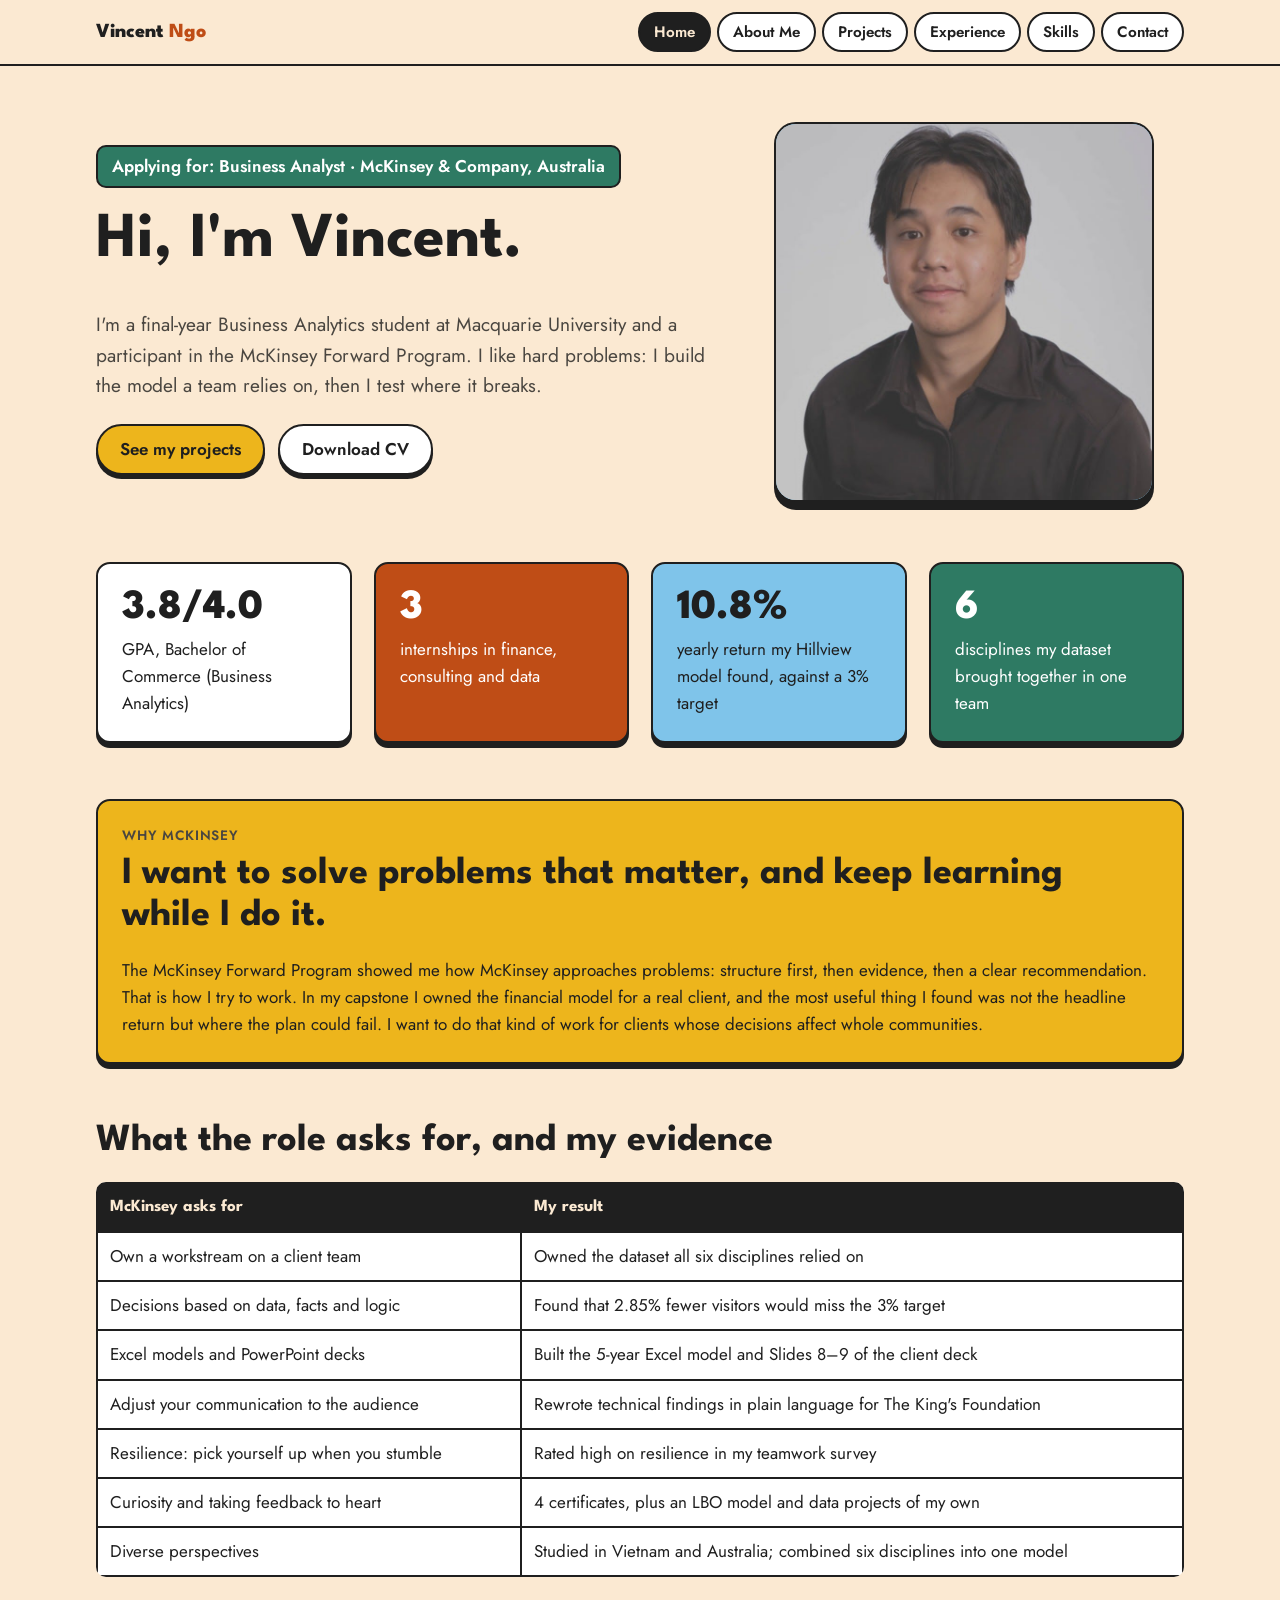
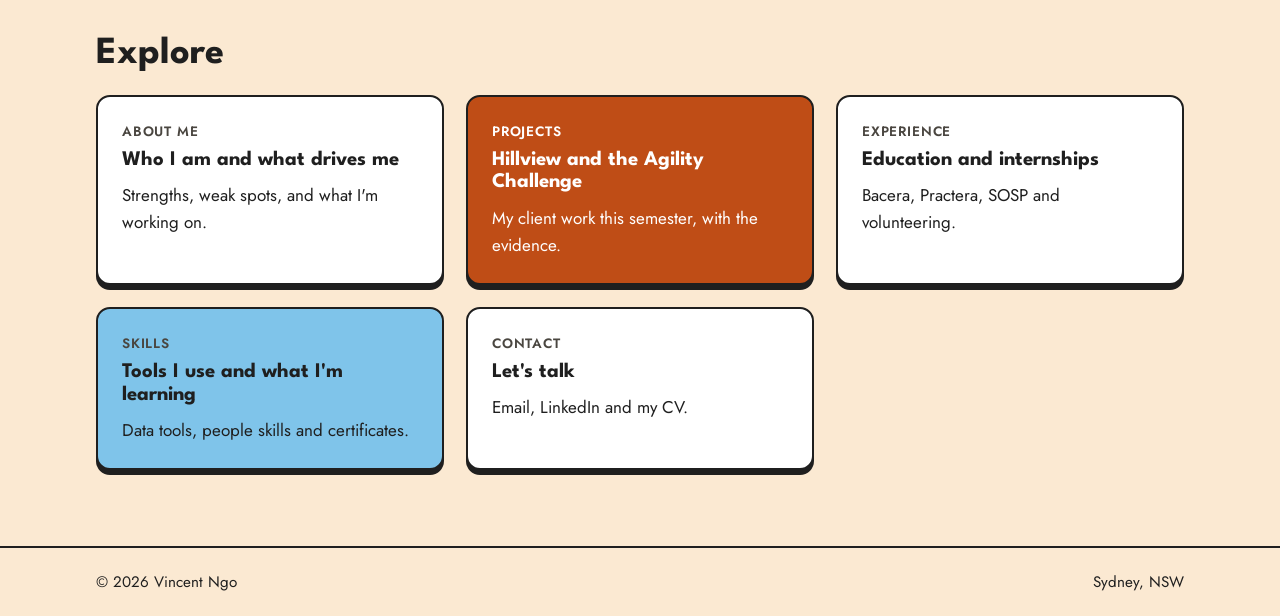
==== index.html @ 2af0977f "Add e-portfolio website Co-Authored-By: Claude Opus 5.5 <noreply@anthropic.com>" ====
<!doctype html>
<html lang="en">
<head>
<meta charset="utf-8">
<meta name="viewport" content="width=device-width, initial-scale=1">
<title>Vincent Ngo | Portfolio</title>
<link rel="stylesheet" href="style.css?v=5">
</head>
<body>
<nav class="nav"><div class="wrap">
  <a class="brand" href="index.html">Vincent <span>Ngo</span></a>
  <ul>
    <li><a class="link" href="index.html" aria-current="page">Home</a></li>
    <li><a class="link" href="about.html">About Me</a></li>
    <li><a class="link" href="projects.html">Projects</a></li>
    <li><a class="link" href="experience.html">Experience</a></li>
    <li><a class="link" href="skills.html">Skills</a></li>
    <li><a class="link" href="contact.html">Contact</a></li>
  </ul>
</div></nav>

<main class="wrap">
  <div class="hero">
    <div>
      <div class="applying">Applying for: Business Analyst · McKinsey &amp; Company, Australia</div>
      <h1>Hi, I'm Vincent.</h1>
      <p class="lead">I'm a final-year Business Analytics student at Macquarie University and a participant in the McKinsey Forward Program. I like hard problems: I build the model a team relies on, then I test where it breaks.</p>
      <a class="btn" href="projects.html">See my projects</a>
      <a class="btn alt" href="cv.pdf">Download CV</a>
    </div>
    <div class="photo"><img src="img/me.jpg" alt="Vincent Ngo"></div>
  </div>

  <section>
    <div class="grid g4">
      <div class="card"><div class="stat">3.8/4.0</div>GPA, Bachelor of Commerce (Business Analytics)</div>
      <div class="card orange"><div class="stat">3</div>internships in finance, consulting and data</div>
      <div class="card blue"><div class="stat">10.8%</div>yearly return my Hillview model found, against a 3% target</div>
      <div class="card green"><div class="stat">6</div>disciplines my dataset brought together in one team</div>
    </div>
  </section>

  <section>
    <div class="card yellow">
      <div class="label">Why McKinsey</div>
      <h2>I want to solve problems that matter, and keep learning while I do it.</h2>
      <p style="margin:0">The McKinsey Forward Program showed me how McKinsey approaches problems: structure first, then evidence, then a clear recommendation. That is how I try to work. In my capstone I owned the financial model for a real client, and the most useful thing I found was not the headline return but where the plan could fail. I want to do that kind of work for clients whose decisions affect whole communities.</p>
    </div>
  </section>

  <section>
    <h2>What the role asks for, and my evidence</h2>
    <div class="table-wrap">
      <table>
        <tr><th>McKinsey asks for</th><th>My result</th></tr>
        <tr><td>Own a workstream on a client team</td><td>Owned the dataset all six disciplines relied on</td></tr>
        <tr><td>Decisions based on data, facts and logic</td><td>Found that 2.85% fewer visitors would miss the 3% target</td></tr>
        <tr><td>Excel models and PowerPoint decks</td><td>Built the 5-year Excel model and Slides 8–9 of the client deck</td></tr>
        <tr><td>Adjust your communication to the audience</td><td>Rewrote technical findings in plain language for The King's Foundation</td></tr>
        <tr><td>Resilience: pick yourself up when you stumble</td><td>Rated high on resilience in my teamwork survey</td></tr>
        <tr><td>Curiosity and taking feedback to heart</td><td>4 certificates, plus an LBO model and data projects of my own</td></tr>
        <tr><td>Diverse perspectives</td><td>Studied in Vietnam and Australia; combined six disciplines into one model</td></tr>
      </table>
    </div>
  </section>

  <section>
    <h2>Explore</h2>
    <div class="grid g3">
      <a class="card" href="about.html" style="text-decoration:none"><div class="label">About Me</div><h3>Who I am and what drives me</h3>Strengths, weak spots, and what I'm working on.</a>
      <a class="card orange" href="projects.html" style="text-decoration:none"><div class="label">Projects</div><h3>Hillview and the Agility Challenge</h3>My client work this semester, with the evidence.</a>
      <a class="card" href="experience.html" style="text-decoration:none"><div class="label">Experience</div><h3>Education and internships</h3>Bacera, Practera, SOSP and volunteering.</a>
      <a class="card blue" href="skills.html" style="text-decoration:none"><div class="label">Skills</div><h3>Tools I use and what I'm learning</h3>Data tools, people skills and certificates.</a>
      <a class="card" href="contact.html" style="text-decoration:none"><div class="label">Contact</div><h3>Let's talk</h3>Email, LinkedIn and my CV.</a>
    </div>
  </section>
</main>

<footer><div class="wrap"><span>© 2026 Vincent Ngo</span><span>Sydney, NSW</span></div></footer>
</body>
</html>
---- style.css ----
@import url('https://fonts.googleapis.com/css2?family=League+Spartan:wght@600;700;800&family=Jost:wght@400;500;600&display=swap');

:root {
  --cream: #fbe9d2;
  --paper: #ffffff;
  --ink: #1f1f1f;
  --muted: #4a4640;
  --orange: #bf4d16;
  --blue: #7fc4ea;
  --green: #2e7a63;
  --yellow: #edb51c;
  color-scheme: light;
  --line: 2px solid var(--ink);
  --shadow: 0 5px 0 var(--ink);
  --radius: 14px;
}

* { box-sizing: border-box; }
html { scroll-behavior: smooth; }
body {
  margin: 0;
  background: var(--cream);
  color: var(--ink);
  font-family: 'Jost', system-ui, sans-serif;
  font-size: 17px;
  line-height: 1.6;
}
img { max-width: 100%; display: block; }
a { color: inherit; }
h1, h2, h3 { font-family: 'League Spartan', sans-serif; line-height: 1.1; margin: 0 0 .5em; }
h1 { font-size: clamp(2.4rem, 6vw, 4rem); }
h2 { font-size: clamp(1.7rem, 4vw, 2.4rem); }
h3 { font-size: 1.3rem; }
p { margin: 0 0 1em; }

.wrap { max-width: 1120px; margin: 0 auto; padding: 0 16px; }

/* Top navigation */
.nav {
  position: sticky; top: 0; z-index: 10;
  background: var(--cream);
  border-bottom: var(--line);
}
.nav .wrap { display: flex; align-items: center; justify-content: space-between; gap: 12px; padding-top: 12px; padding-bottom: 12px; flex-wrap: wrap; }
.brand { font-family: 'League Spartan', sans-serif; font-weight: 800; font-size: 1.25rem; text-decoration: none; }
.brand span { color: var(--orange); }
.nav ul { list-style: none; display: flex; flex-wrap: wrap; gap: 6px; margin: 0; padding: 0; }
.nav a.link {
  display: block; padding: 6px 14px; border: var(--line); border-radius: 999px;
  text-decoration: none; font-weight: 600; font-size: .95rem; background: var(--paper);
}
.nav a.link:hover { background: var(--yellow); }
.nav a.link[aria-current="page"] { background: var(--ink); color: var(--cream); }

/* Page title pill, like the Canva design */
.page-head { padding: 48px 0 24px; }
.pill {
  display: inline-flex; align-items: center; gap: 10px;
  border: var(--line); border-radius: 999px; box-shadow: var(--shadow);
  background: var(--paper); padding: 6px 22px 6px 6px; margin-bottom: 20px;
}
.pill .dot { width: 34px; height: 34px; border-radius: 50%; background: var(--blue); border: var(--line); display: grid; place-items: center; font-size: 1rem; }
.pill b { font-family: 'League Spartan', sans-serif; font-size: 1.1rem; }
.lead { font-size: 1.2rem; color: var(--muted); max-width: 760px; }

section { padding: 28px 0; }

/* Cards */
.card {
  background: var(--paper); border: var(--line); border-radius: var(--radius);
  box-shadow: var(--shadow); padding: 24px;
}
.card.orange { background: var(--orange); color: #fff; }
.card.blue { background: var(--blue); }
.card.green { background: var(--green); color: #fff; }
.card.yellow { background: var(--yellow); }
.card .label { font-size: .85rem; font-weight: 600; text-transform: uppercase; letter-spacing: .06em; margin-bottom: 6px; }
.card:not(.orange):not(.green) .label { color: var(--muted); }
.card.orange .label, .card.green .label { color: #fff; }

.grid { display: grid; gap: 22px; }
.g2 { grid-template-columns: repeat(2, 1fr); }
.g3 { grid-template-columns: repeat(3, 1fr); }
.g4 { grid-template-columns: repeat(4, 1fr); }
@media (max-width: 900px) { .g3, .g4 { grid-template-columns: repeat(2, 1fr); } }
@media (max-width: 640px) { .g2, .g3, .g4 { grid-template-columns: 1fr; } }

.stat { font-family: 'League Spartan', sans-serif; font-size: 2.6rem; font-weight: 800; line-height: 1; margin-bottom: 6px; }

/* Buttons */
.btn {
  display: inline-block; padding: 10px 22px; border: var(--line); border-radius: 999px;
  box-shadow: 0 4px 0 var(--ink); background: var(--yellow); color: var(--ink);
  font-weight: 600; text-decoration: none; margin: 4px 8px 4px 0;
}
.btn:hover { transform: translateY(2px); box-shadow: 0 2px 0 var(--ink); }
.btn.alt { background: var(--paper); }

/* Hero */
.hero { display: grid; grid-template-columns: 1.4fr 1fr; gap: 32px; align-items: center; padding: 56px 0 32px; }
@media (max-width: 800px) { .hero { grid-template-columns: 1fr; } }
.photo {
  aspect-ratio: 1; width: 100%; max-width: 380px; justify-self: center; border: var(--line); border-radius: 22px; box-shadow: 0 8px 0 var(--ink);
  background: var(--blue); display: grid; place-items: center; overflow: hidden;
  font-family: 'League Spartan', sans-serif; font-size: 6rem; font-weight: 800; color: var(--paper);
}
.photo img { width: 100%; height: 100%; object-fit: cover; }
.applying { display: inline-block; background: var(--green); color: #fff; border: var(--line); border-radius: 10px; padding: 6px 14px; font-weight: 600; margin-bottom: 18px; }

/* Industry guest quote */
.guest {
  border: var(--line); border-left: 10px solid var(--orange); border-radius: var(--radius);
  background: var(--paper); padding: 18px 22px; box-shadow: var(--shadow); margin: 18px 0;
}
.guest p { margin: 0; font-size: 1.05rem; }
.guest a { font-weight: 600; color: #9e3f12; }

/* Figures */
figure { margin: 0; }
figure img { border: var(--line); border-radius: 10px; background: #fff; }
figcaption { font-size: .9rem; color: var(--muted); margin-top: 8px; }

/* Placeholder for evidence the owner still has to add */
.todo {
  border: 2px dashed var(--orange); border-radius: 10px; padding: 28px 16px; text-align: center;
  color: #9e3f12; font-weight: 600; background: #fff;
}

/* Timeline */
.timeline { border-left: 4px solid var(--ink); margin-left: 10px; padding-left: 26px; }
.timeline .item { position: relative; margin-bottom: 26px; }
.timeline .item::before {
  content: ''; position: absolute; left: -38px; top: 8px; width: 18px; height: 18px;
  border-radius: 50%; border: var(--line); background: var(--yellow);
}
.when { font-size: .9rem; font-weight: 600; color: var(--muted); }

ul.tidy { margin: 0; padding-left: 20px; }
ul.tidy li { margin-bottom: 6px; }

.tags { display: flex; flex-wrap: wrap; gap: 8px; }
.tag { border: var(--line); border-radius: 999px; padding: 4px 14px; background: var(--paper); color: var(--ink); font-weight: 500; font-size: .95rem; }
.tag.now { background: var(--yellow); }

table { width: 100%; border-collapse: collapse; background: var(--paper); }
th, td { border: var(--line); padding: 10px 12px; text-align: left; vertical-align: top; }
th { background: var(--ink); color: var(--cream); font-family: 'League Spartan', sans-serif; }
.table-wrap { overflow-x: auto; border-radius: 10px; }

footer { border-top: var(--line); margin-top: 48px; padding: 22px 0; font-size: .95rem; }
footer .wrap { display: flex; justify-content: space-between; flex-wrap: wrap; gap: 10px; }

/* Click-to-enlarge */
img.zoom { cursor: zoom-in; }
.lightbox {
  position: fixed; inset: 0; z-index: 100; display: none;
  background: rgba(20, 20, 20, .88); padding: 24px; cursor: zoom-out;
  align-items: center; justify-content: center;
}
.lightbox.open { display: flex; }
.lightbox img { max-width: 100%; max-height: 100%; border: var(--line); border-radius: 10px; background: #fff; }
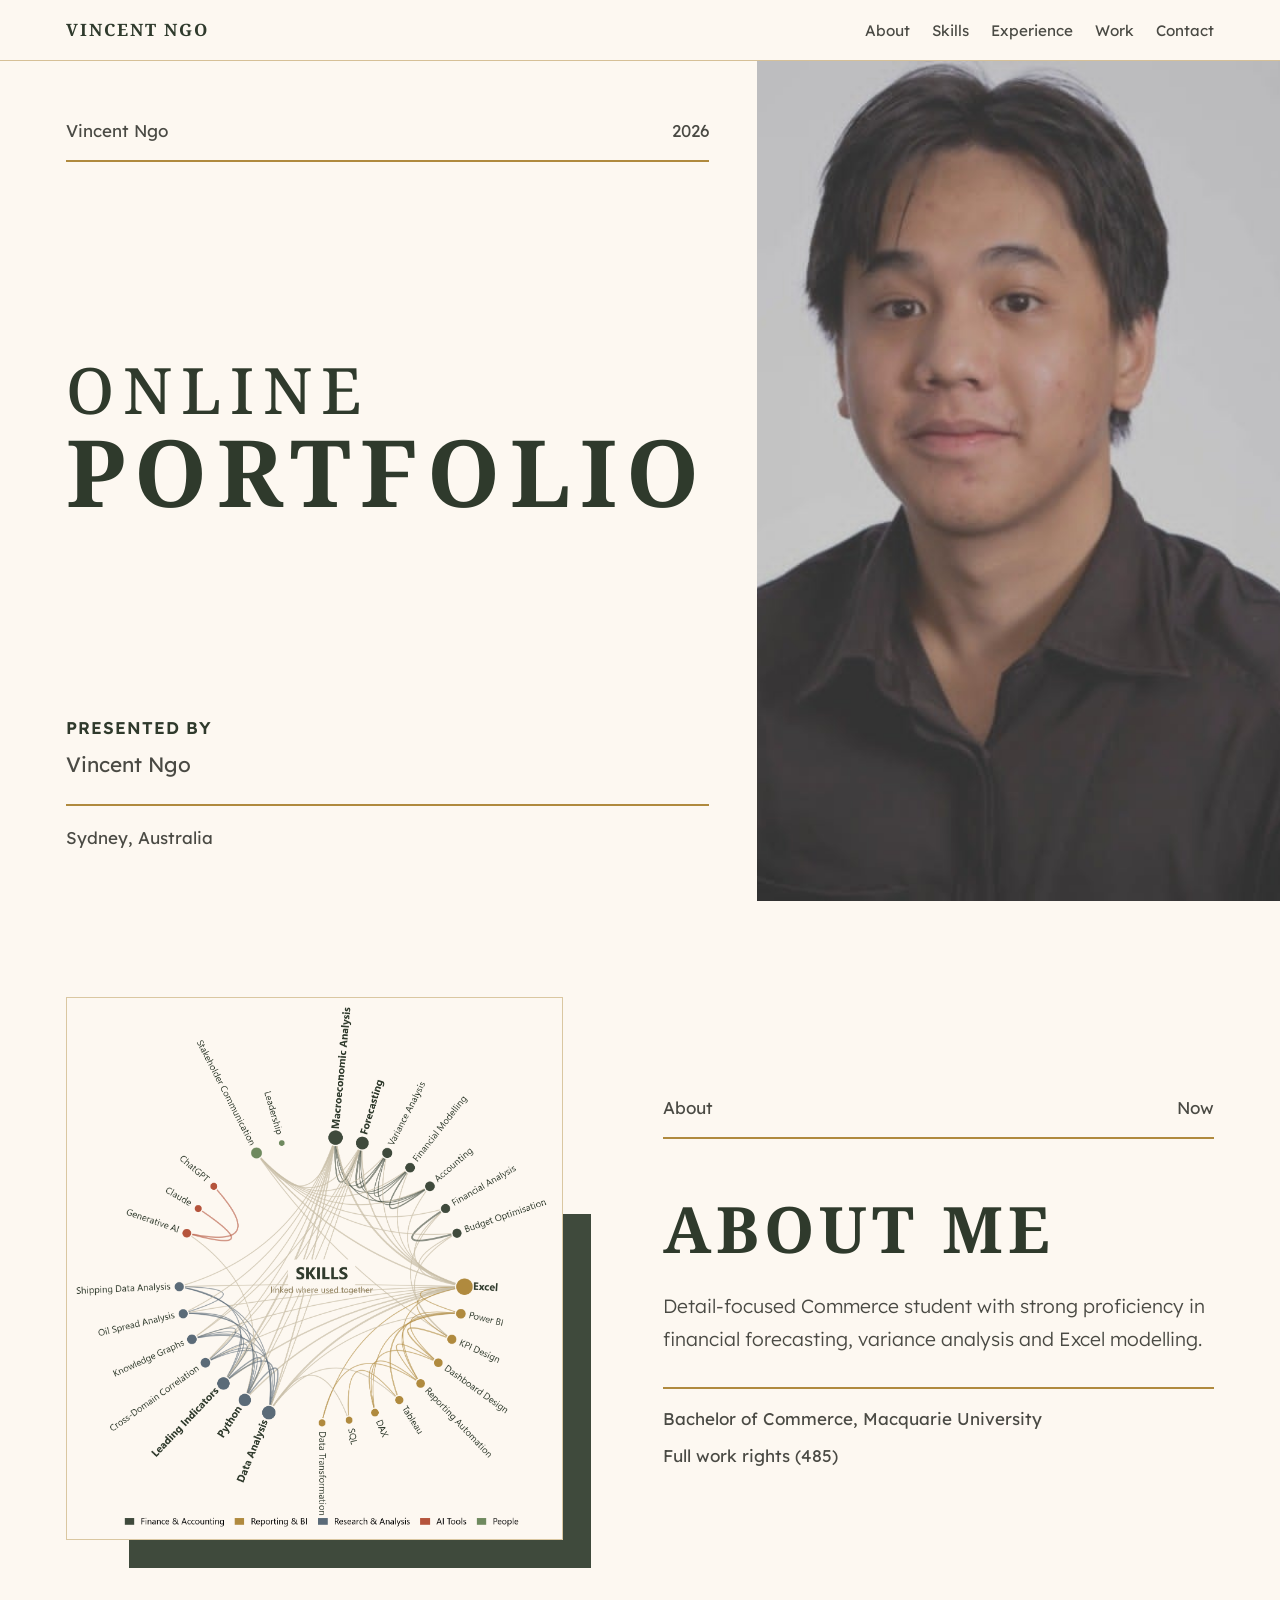
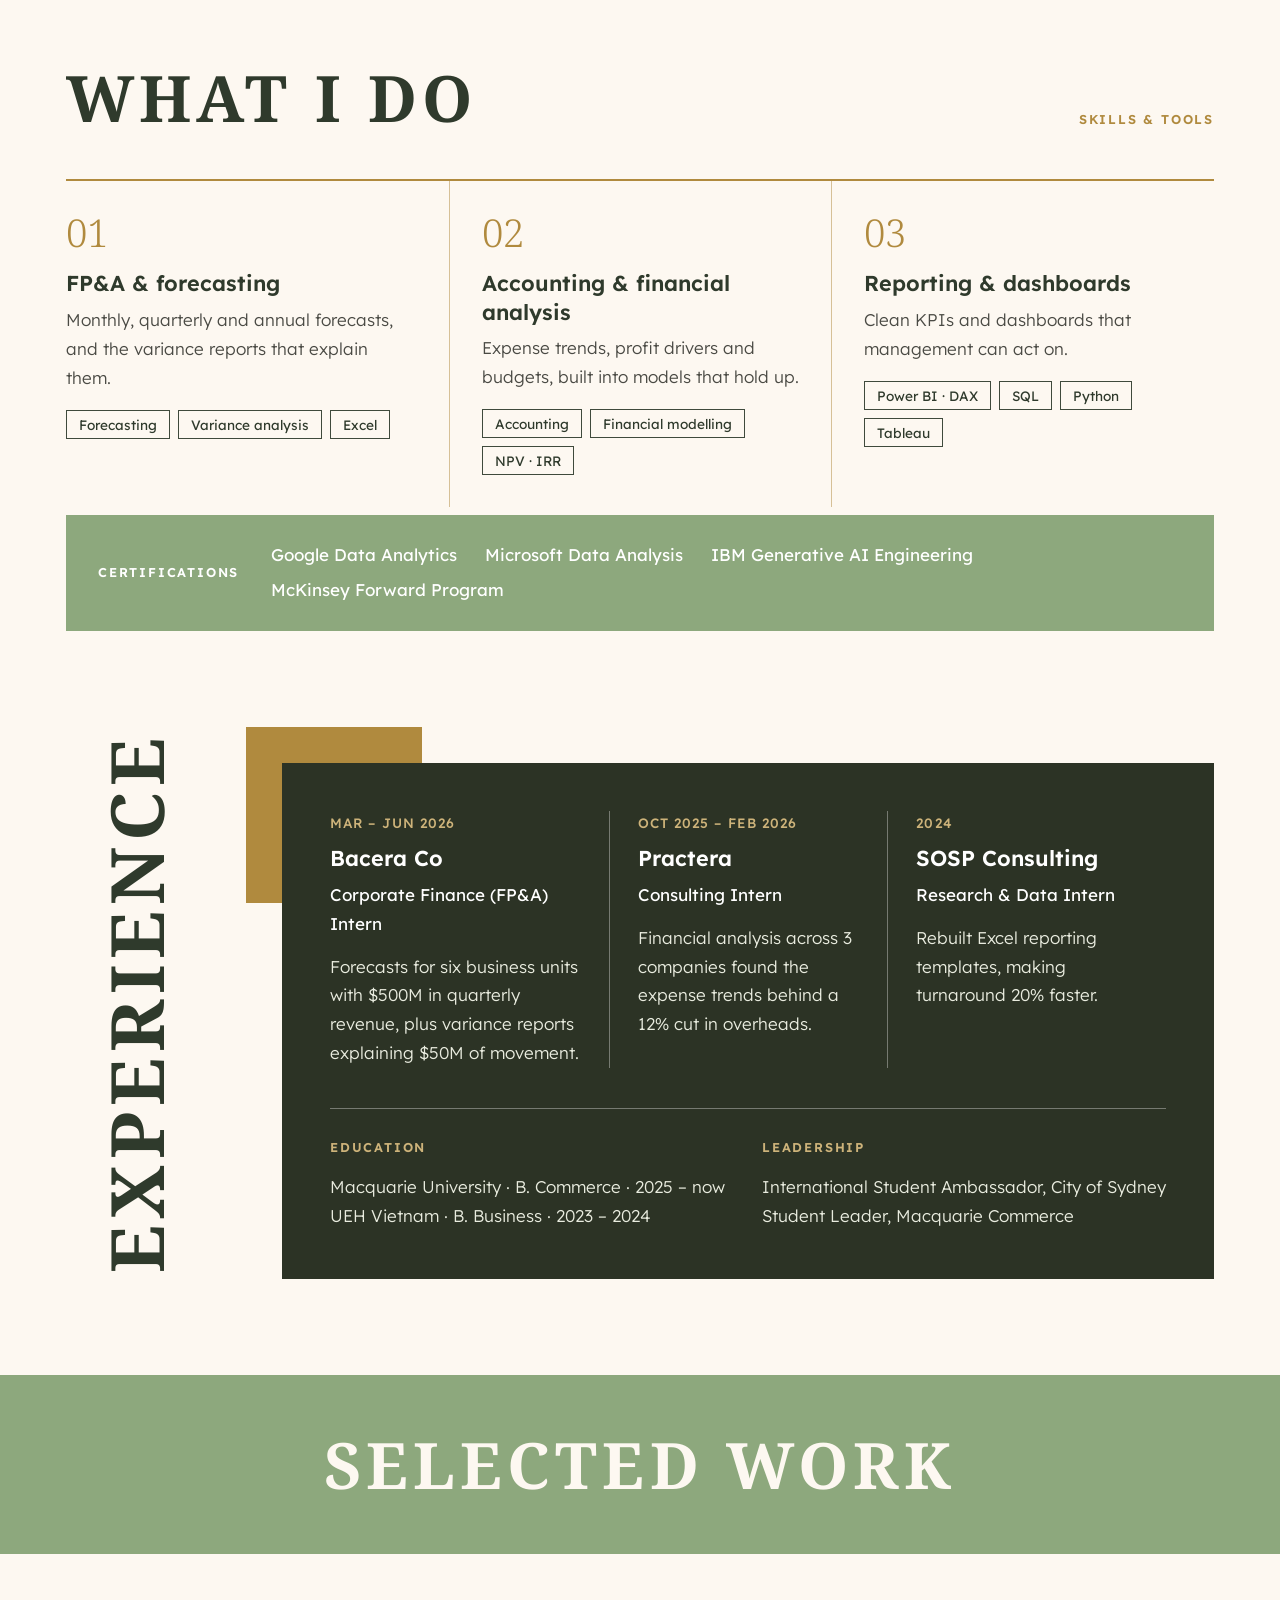
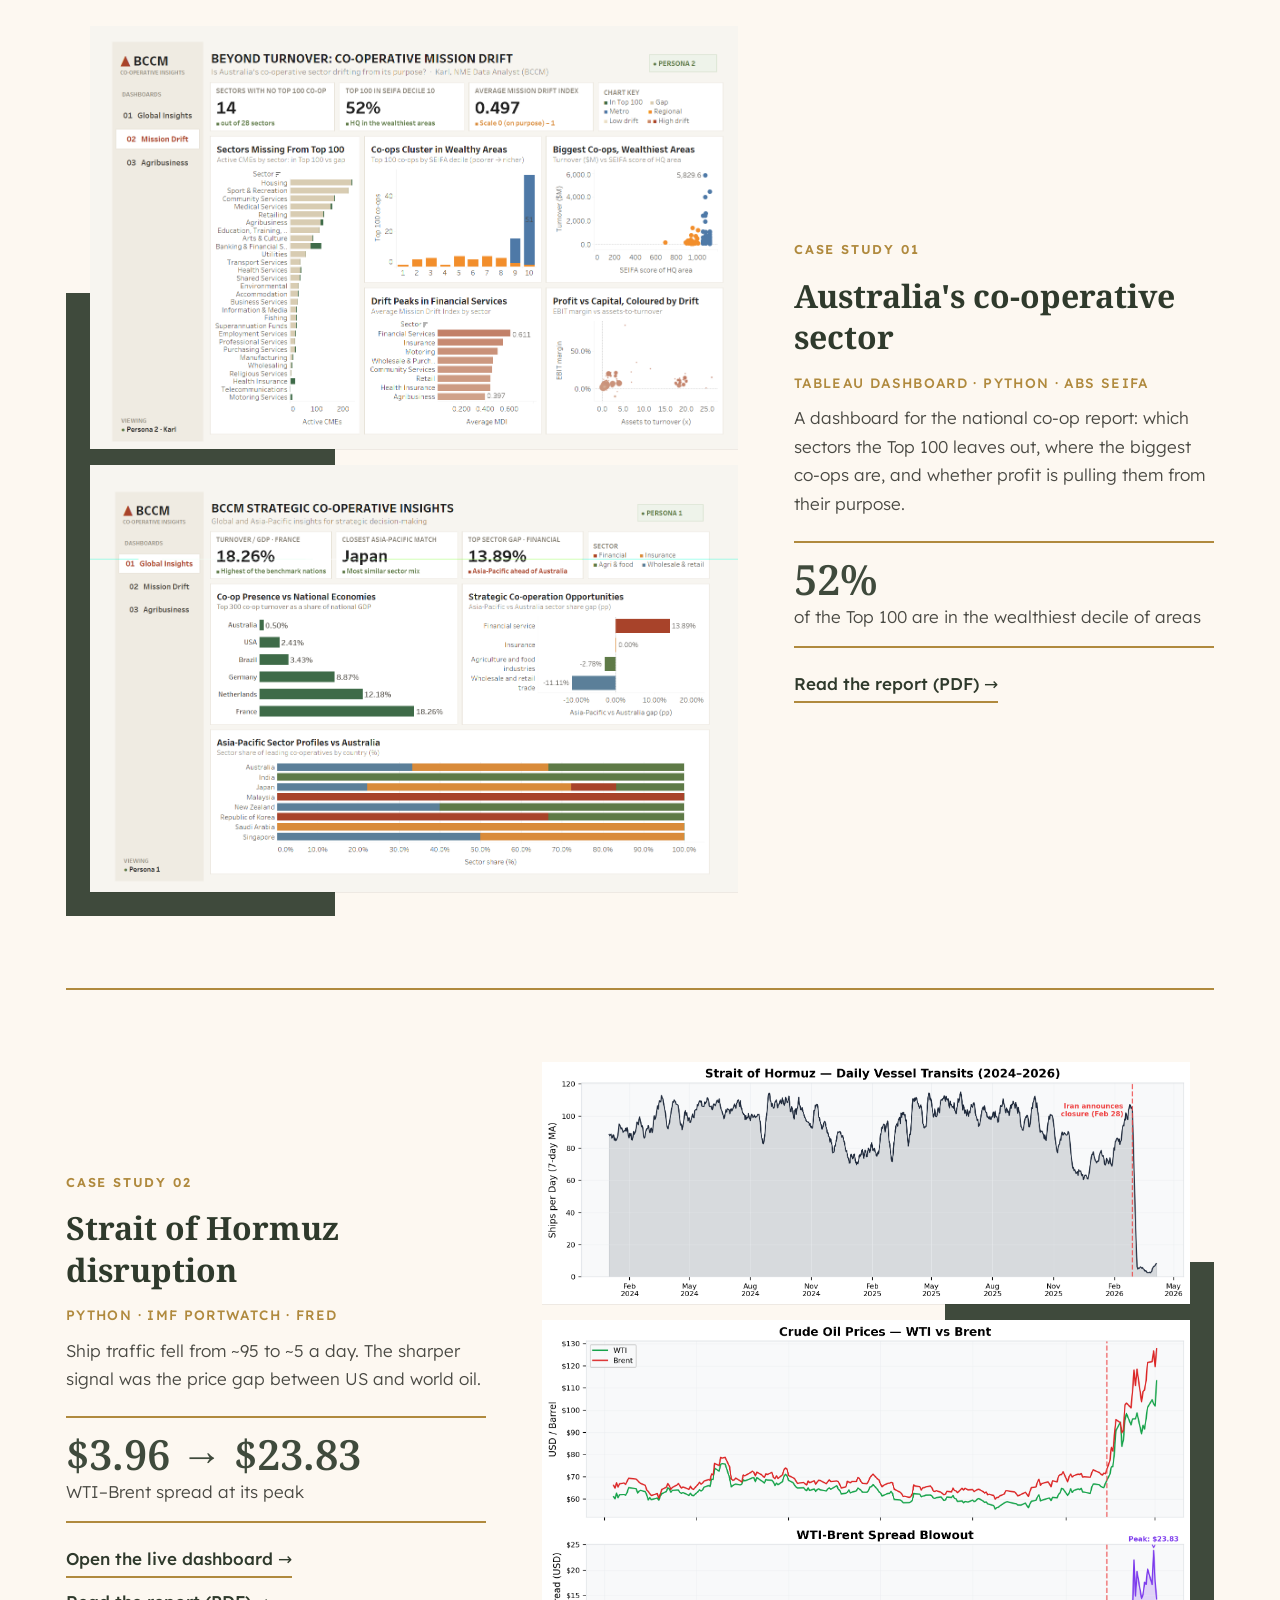
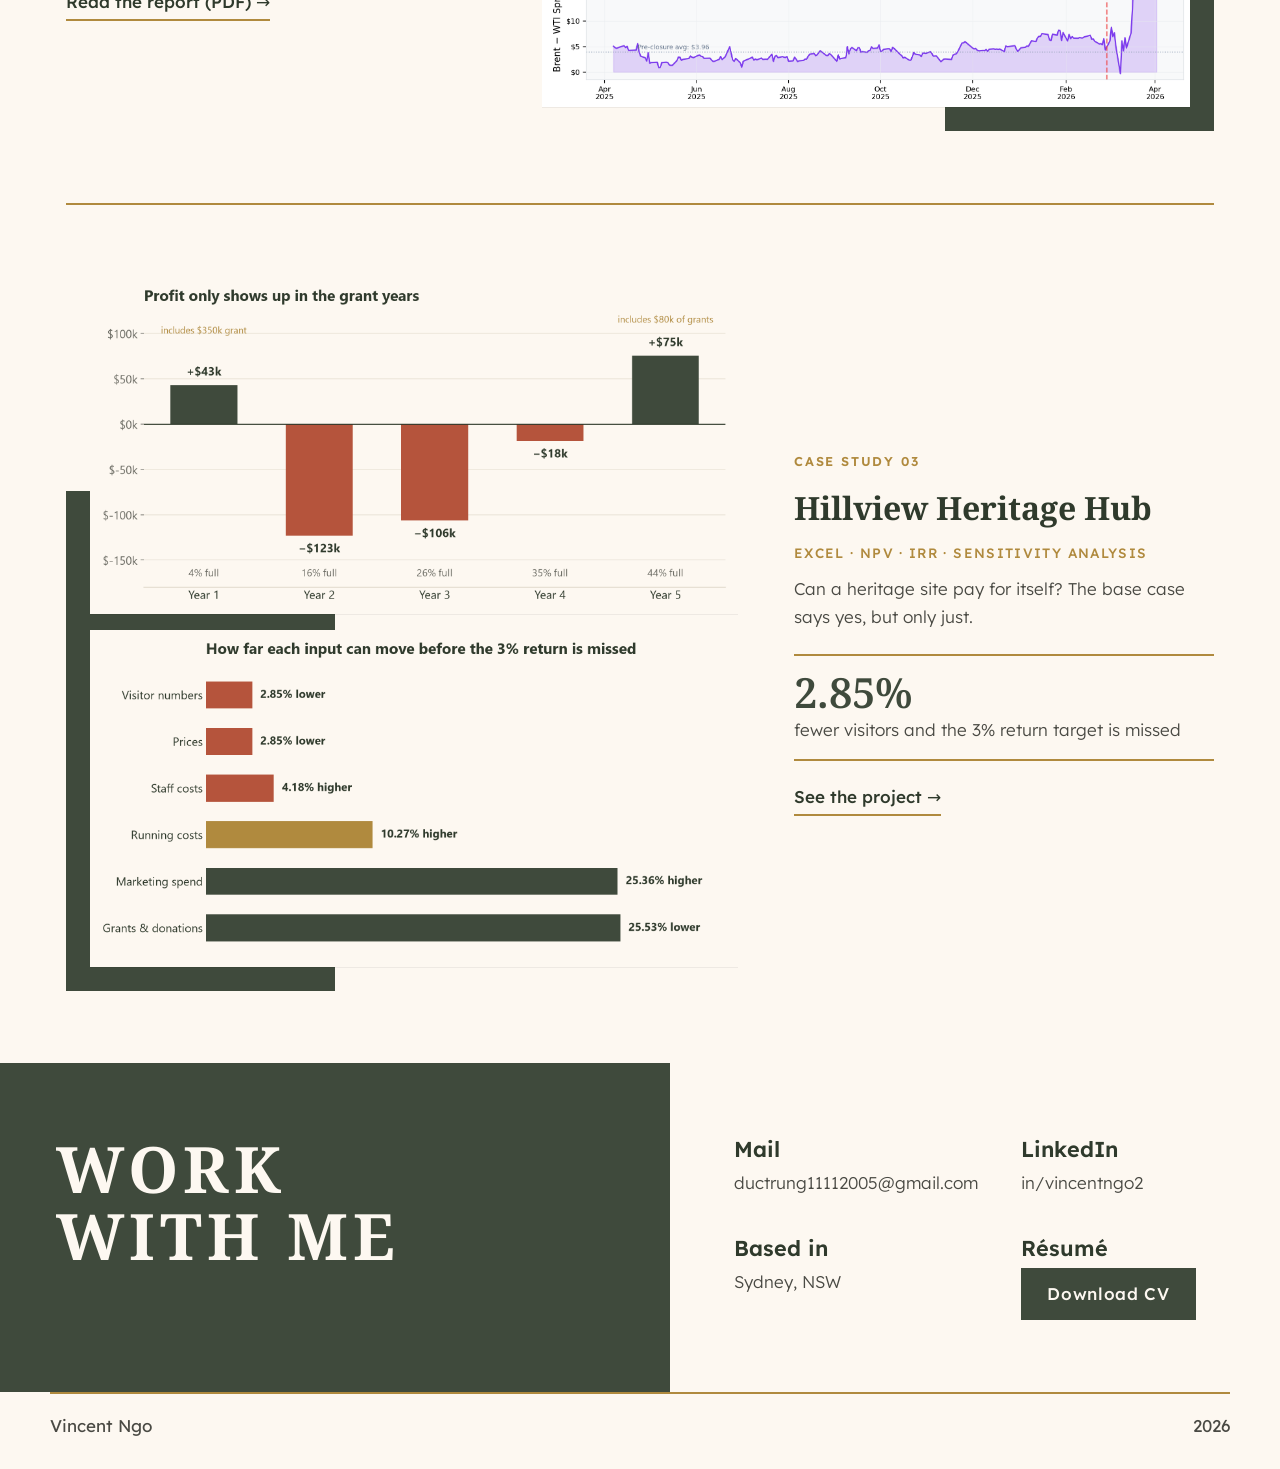
==== commit 07678aab: "Redesign portfolio as a single page One-page portfolio in an editorial layout: cover, about with a s" ====
--- a/index.html
+++ b/index.html
@@ -4,78 +4,202 @@
 <meta charset="utf-8">
 <meta name="viewport" content="width=device-width, initial-scale=1">
 <title>Vincent Ngo | Portfolio</title>
-<link rel="stylesheet" href="style.css?v=5">
+<meta name="description" content="Vincent Ngo: finance and accounting in Sydney. FP&amp;A, forecasting, variance analysis and financial models.">
+<link rel="stylesheet" href="style.css?v=13">
 </head>
 <body>
+
 <nav class="nav"><div class="wrap">
-  <a class="brand" href="index.html">Vincent <span>Ngo</span></a>
+  <a class="brand" href="#top">Vincent Ngo</a>
   <ul>
-    <li><a class="link" href="index.html" aria-current="page">Home</a></li>
-    <li><a class="link" href="about.html">About Me</a></li>
-    <li><a class="link" href="projects.html">Projects</a></li>
-    <li><a class="link" href="experience.html">Experience</a></li>
-    <li><a class="link" href="skills.html">Skills</a></li>
-    <li><a class="link" href="contact.html">Contact</a></li>
+    <li class="hide-sm"><a class="link" href="#about">About</a></li>
+    <li><a class="link" href="#skills">Skills</a></li>
+    <li><a class="link" href="#experience">Experience</a></li>
+    <li><a class="link" href="#work">Work</a></li>
+    <li class="hide-sm"><a class="link" href="#contact">Contact</a></li>
   </ul>
 </div></nav>
 
-<main class="wrap">
-  <div class="hero">
+<!-- 1. COVER -->
+<section class="cover" id="top">
+  <div class="left">
+    <div class="strip"><span>Vincent Ngo</span><span>2026</span></div>
+    <h1>Online <span>Portfolio</span></h1>
     <div>
-      <div class="applying">Applying for: Business Analyst · McKinsey &amp; Company, Australia</div>
-      <h1>Hi, I'm Vincent.</h1>
-      <p class="lead">I'm a final-year Business Analytics student at Macquarie University and a participant in the McKinsey Forward Program. I like hard problems: I build the model a team relies on, then I test where it breaks.</p>
-      <a class="btn" href="projects.html">See my projects</a>
-      <a class="btn alt" href="cv.pdf">Download CV</a>
-    </div>
-    <div class="photo"><img src="img/me.jpg" alt="Vincent Ngo"></div>
+      <div class="by">Presented by</div>
+      <p class="name">Vincent Ngo</p>
+      <div class="foot">Sydney, Australia</div>
+    </div>
   </div>
-
-  <section>
-    <div class="grid g4">
-      <div class="card"><div class="stat">3.8/4.0</div>GPA, Bachelor of Commerce (Business Analytics)</div>
-      <div class="card orange"><div class="stat">3</div>internships in finance, consulting and data</div>
-      <div class="card blue"><div class="stat">10.8%</div>yearly return my Hillview model found, against a 3% target</div>
-      <div class="card green"><div class="stat">6</div>disciplines my dataset brought together in one team</div>
+  <div class="right"><img src="img/me.jpg" alt="Portrait of Vincent Ngo"></div>
+</section>
+
+<main>
+  <!-- 2. ABOUT (present) -->
+  <section id="about"><div class="wrap about">
+    <div class="offset"><img class="zoom graph" src="img/skills-graph.png" alt="Skills map built with graphify from my CV: 28 skills in five groups (finance and accounting, reporting and BI, research and analysis, AI tools, people), linked where I used them together"></div>
+    <div>
+      <div class="strip"><span>About</span><span>Now</span></div>
+      <h2 style="margin-top:56px">About me</h2>
+      <p class="lead">Detail-focused Commerce student with strong proficiency in financial forecasting, variance analysis and Excel modelling.</p>
+      <div class="facts"><span>Bachelor of Commerce, Macquarie University</span><span>Full work rights (485)</span></div>
+    </div>
+  </div></section>
+
+  <!-- 3. SKILLS -->
+  <section id="skills" style="padding-top:0"><div class="wrap">
+    <div class="skills-head">
+      <h2>What I do</h2>
+      <span class="label" style="margin:0">Skills &amp; tools</span>
+    </div>
+    <div class="cols3">
+      <div>
+        <div class="num">01</div>
+        <h3>FP&amp;A &amp; forecasting</h3>
+        <p>Monthly, quarterly and annual forecasts, and the variance reports that explain them.</p>
+        <div class="tools"><span>Forecasting</span><span>Variance analysis</span><span>Excel</span></div>
+      </div>
+      <div>
+        <div class="num">02</div>
+        <h3>Accounting &amp; financial analysis</h3>
+        <p>Expense trends, profit drivers and budgets, built into models that hold up.</p>
+        <div class="tools"><span>Accounting</span><span>Financial modelling</span><span>NPV · IRR</span></div>
+      </div>
+      <div>
+        <div class="num">03</div>
+        <h3>Reporting &amp; dashboards</h3>
+        <p>Clean KPIs and dashboards that management can act on.</p>
+        <div class="tools"><span>Power BI · DAX</span><span>SQL</span><span>Python</span><span>Tableau</span></div>
+      </div>
+    </div>
+    <div class="certs">
+      <div class="label">Certifications</div>
+      <ul>
+        <li>Google Data Analytics</li>
+        <li>Microsoft Data Analysis</li>
+        <li>IBM Generative AI Engineering</li>
+        <li>McKinsey Forward Program</li>
+      </ul>
+    </div>
+  </div></section>
+
+  <!-- 4. EXPERIENCE (past) -->
+  <section id="experience" style="padding-top:0"><div class="wrap exp">
+    <h2 class="vtitle">Experience</h2>
+    <div class="panel-wrap"><div class="panel">
+      <div class="jobs">
+        <div>
+          <div class="when">Mar – Jun 2026</div>
+          <h3>Bacera Co</h3>
+          <div class="role">Corporate Finance (FP&amp;A) Intern</div>
+          <p style="margin:0">Forecasts for six business units with $500M in quarterly revenue, plus variance reports explaining $50M of movement.</p>
+        </div>
+        <div>
+          <div class="when">Oct 2025 – Feb 2026</div>
+          <h3>Practera</h3>
+          <div class="role">Consulting Intern</div>
+          <p style="margin:0">Financial analysis across 3 companies found the expense trends behind a 12% cut in overheads.</p>
+        </div>
+        <div>
+          <div class="when">2024</div>
+          <h3>SOSP Consulting</h3>
+          <div class="role">Research &amp; Data Intern</div>
+          <p style="margin:0">Rebuilt Excel reporting templates, making turnaround 20% faster.</p>
+        </div>
+      </div>
+      <div class="edu">
+        <div>
+          <div class="label">Education</div>
+          <p>Macquarie University · B. Commerce · 2025 – now</p>
+          <p>UEH Vietnam · B. Business · 2023 – 2024</p>
+        </div>
+        <div>
+          <div class="label">Leadership</div>
+          <p>International Student Ambassador, City of Sydney</p>
+          <p>Student Leader, Macquarie Commerce</p>
+        </div>
+      </div>
+    </div></div>
+  </div></section>
+
+  <!-- 5. PROJECTS -->
+  <section id="work" style="padding:0">
+    <div class="banner"><h2>Selected work</h2></div>
+    <div class="wrap">
+
+      <article class="case">
+        <div class="shots">
+          <img class="zoom" src="img/coops-mission-drift.png" alt="BCCM Tableau dashboard, Mission Drift: 14 of 28 sectors have no Top 100 co-op, 52% of the Top 100 have their HQ in SEIFA decile 10 areas, average Mission Drift Index 0.497">
+          <img class="zoom" src="img/coops-global-insights.png" alt="BCCM Tableau dashboard, Global Insights: co-op turnover as a share of GDP by country, and Asia-Pacific sector gaps against Australia">
+        </div>
+        <div>
+          <div class="label">Case study 01</div>
+          <h3>Australia's co-operative sector</h3>
+          <div class="stack">Tableau dashboard · Python · ABS SEIFA</div>
+          <p>A dashboard for the national co-op report: which sectors the Top 100 leaves out, where the biggest co-ops are, and whether profit is pulling them from their purpose.</p>
+          <div class="big"><b>52%</b>of the Top 100 are in the wealthiest decile of areas</div>
+          <a class="doc" href="docs/Coop_Sector_Dashboard_Report.pdf" target="_blank" rel="noopener">Read the report (PDF) →</a>
+        </div>
+      </article>
+
+      <article class="case flip">
+        <div class="shots">
+          <img class="zoom" src="img/hormuz-transits.png" alt="Daily vessel transits through the Strait of Hormuz, 2024 to 2026, collapsing after 28 February 2026">
+          <img class="zoom" src="img/hormuz-oil.png" alt="WTI and Brent crude prices and the WTI–Brent spread, April 2025 to April 2026">
+        </div>
+        <div>
+          <div class="label">Case study 02</div>
+          <h3>Strait of Hormuz disruption</h3>
+          <div class="stack">Python · IMF PortWatch · FRED</div>
+          <p>Ship traffic fell from ~95 to ~5 a day. The sharper signal was the price gap between US and world oil.</p>
+          <div class="big"><b>$3.96 → $23.83</b>WTI–Brent spread at its peak</div>
+          <div class="links"><a class="doc" href="docs/hormuz-monitor.html" target="_blank" rel="noopener">Open the live dashboard →</a>
+          <a class="doc" href="docs/Hormuz_Disruption_Report.pdf" target="_blank" rel="noopener">Read the report (PDF) →</a></div>
+        </div>
+      </article>
+
+      <article class="case">
+        <div class="shots">
+          <img class="zoom" src="img/hillview-profit.png" alt="Hillview profit or loss by year: profit only in Years 1 and 5, both grant years">
+          <img class="zoom" src="img/hillview-headroom.png" alt="How far each input can move before the 3% return is missed: visitors and prices only 2.85%">
+        </div>
+        <div>
+          <div class="label">Case study 03</div>
+          <h3>Hillview Heritage Hub</h3>
+          <div class="stack">Excel · NPV · IRR · Sensitivity analysis</div>
+          <p>Can a heritage site pay for itself? The base case says yes, but only just.</p>
+          <div class="big"><b>2.85%</b>fewer visitors and the 3% return target is missed</div>
+          <a class="doc" href="https://hillviewheritage.netlify.app/" target="_blank" rel="noopener">See the project →</a>
+        </div>
+      </article>
+
     </div>
   </section>
 
-  <section>
-    <div class="card yellow">
-      <div class="label">Why McKinsey</div>
-      <h2>I want to solve problems that matter, and keep learning while I do it.</h2>
-      <p style="margin:0">The McKinsey Forward Program showed me how McKinsey approaches problems: structure first, then evidence, then a clear recommendation. That is how I try to work. In my capstone I owned the financial model for a real client, and the most useful thing I found was not the headline return but where the plan could fail. I want to do that kind of work for clients whose decisions affect whole communities.</p>
-    </div>
-  </section>
-
-  <section>
-    <h2>What the role asks for, and my evidence</h2>
-    <div class="table-wrap">
-      <table>
-        <tr><th>McKinsey asks for</th><th>My result</th></tr>
-        <tr><td>Own a workstream on a client team</td><td>Owned the dataset all six disciplines relied on</td></tr>
-        <tr><td>Decisions based on data, facts and logic</td><td>Found that 2.85% fewer visitors would miss the 3% target</td></tr>
-        <tr><td>Excel models and PowerPoint decks</td><td>Built the 5-year Excel model and Slides 8–9 of the client deck</td></tr>
-        <tr><td>Adjust your communication to the audience</td><td>Rewrote technical findings in plain language for The King's Foundation</td></tr>
-        <tr><td>Resilience: pick yourself up when you stumble</td><td>Rated high on resilience in my teamwork survey</td></tr>
-        <tr><td>Curiosity and taking feedback to heart</td><td>4 certificates, plus an LBO model and data projects of my own</td></tr>
-        <tr><td>Diverse perspectives</td><td>Studied in Vietnam and Australia; combined six disciplines into one model</td></tr>
-      </table>
-    </div>
-  </section>
-
-  <section>
-    <h2>Explore</h2>
-    <div class="grid g3">
-      <a class="card" href="about.html" style="text-decoration:none"><div class="label">About Me</div><h3>Who I am and what drives me</h3>Strengths, weak spots, and what I'm working on.</a>
-      <a class="card orange" href="projects.html" style="text-decoration:none"><div class="label">Projects</div><h3>Hillview and the Agility Challenge</h3>My client work this semester, with the evidence.</a>
-      <a class="card" href="experience.html" style="text-decoration:none"><div class="label">Experience</div><h3>Education and internships</h3>Bacera, Practera, SOSP and volunteering.</a>
-      <a class="card blue" href="skills.html" style="text-decoration:none"><div class="label">Skills</div><h3>Tools I use and what I'm learning</h3>Data tools, people skills and certificates.</a>
-      <a class="card" href="contact.html" style="text-decoration:none"><div class="label">Contact</div><h3>Let's talk</h3>Email, LinkedIn and my CV.</a>
-    </div>
-  </section>
+  <!-- 6. CONTACT (why) -->
+  <section id="contact" style="padding:0"><div class="contact">
+    <div class="dark">
+      <h2>Work<br>with me</h2>
+    </div>
+    <div class="info">
+      <div><h3>Mail</h3><a href="mailto:ductrung11112005@gmail.com">ductrung11112005@gmail.com</a></div>
+      <div><h3>LinkedIn</h3><a href="https://www.linkedin.com/in/vincentngo2" target="_blank" rel="noopener">in/vincentngo2</a></div>
+      <div><h3>Based in</h3>Sydney, NSW</div>
+      <div><h3>Résumé</h3><a class="btn" href="cv.pdf">Download CV</a></div>
+    </div>
+  </div></section>
 </main>
 
-<footer><div class="wrap"><span>© 2026 Vincent Ngo</span><span>Sydney, NSW</span></div></footer>
+<footer><div class="wrap strip"><span>Vincent Ngo</span><span>2026</span></div></footer>
+
+<div class="lightbox" id="lightbox"><img alt=""></div>
+<script>
+  const box = document.getElementById('lightbox'), big = box.querySelector('img');
+  document.querySelectorAll('img.zoom').forEach(img => img.addEventListener('click', () => {
+    big.src = img.src; big.alt = img.alt; box.classList.add('open');
+  }));
+  box.addEventListener('click', () => box.classList.remove('open'));
+  document.addEventListener('keydown', e => { if (e.key === 'Escape') box.classList.remove('open'); });
+</script>
 </body>
 </html>
--- a/style.css
+++ b/style.css
@@ -1,161 +1,163 @@
-@import url('https://fonts.googleapis.com/css2?family=League+Spartan:wght@600;700;800&family=Jost:wght@400;500;600&display=swap');
+@import url('https://fonts.googleapis.com/css2?family=Noto+Serif:wght@500;700&family=Lexend:wght@300;400;500;600&display=swap');
 
 :root {
-  --cream: #fbe9d2;
-  --paper: #ffffff;
-  --ink: #1f1f1f;
-  --muted: #4a4640;
-  --orange: #bf4d16;
-  --blue: #7fc4ea;
-  --green: #2e7a63;
-  --yellow: #edb51c;
+  --cream: #fdf8f1;
+  --forest: #3f4a3c;
+  --forest-dk: #2c3325;
+  --sage: #8da87d;
+  --gold: #b08a3e;
+  --ink: #2f3a2c;
+  --text: #4a4a44;
+  --rule: 2px solid var(--gold);
   color-scheme: light;
-  --line: 2px solid var(--ink);
-  --shadow: 0 5px 0 var(--ink);
-  --radius: 14px;
 }
 
 * { box-sizing: border-box; }
-html { scroll-behavior: smooth; }
-body {
-  margin: 0;
-  background: var(--cream);
-  color: var(--ink);
-  font-family: 'Jost', system-ui, sans-serif;
-  font-size: 17px;
-  line-height: 1.6;
-}
+html { scroll-behavior: smooth; scroll-padding-top: 64px; }
+body { margin: 0; background: var(--cream); color: var(--text); font-family: 'Lexend', system-ui, sans-serif; font-weight: 300; font-size: 17px; line-height: 1.7; }
 img { max-width: 100%; display: block; }
 a { color: inherit; }
-h1, h2, h3 { font-family: 'League Spartan', sans-serif; line-height: 1.1; margin: 0 0 .5em; }
-h1 { font-size: clamp(2.4rem, 6vw, 4rem); }
-h2 { font-size: clamp(1.7rem, 4vw, 2.4rem); }
-h3 { font-size: 1.3rem; }
 p { margin: 0 0 1em; }
+h1, h2 { font-family: 'Noto Serif', Georgia, serif; font-weight: 700; color: var(--ink); text-transform: uppercase; letter-spacing: .08em; line-height: 1.05; margin: 0; }
+h2 { font-size: clamp(2.2rem, 5.5vw, 4rem); }
+h3 { font-family: 'Lexend', sans-serif; font-weight: 600; color: var(--ink); font-size: 1.35rem; line-height: 1.3; margin: 0 0 .4em; }
+b, strong { font-weight: 600; color: var(--ink); }
 
-.wrap { max-width: 1120px; margin: 0 auto; padding: 0 16px; }
+.wrap { max-width: 1180px; margin: 0 auto; padding: 0 16px; }
 
-/* Top navigation */
-.nav {
-  position: sticky; top: 0; z-index: 10;
-  background: var(--cream);
-  border-bottom: var(--line);
-}
-.nav .wrap { display: flex; align-items: center; justify-content: space-between; gap: 12px; padding-top: 12px; padding-bottom: 12px; flex-wrap: wrap; }
-.brand { font-family: 'League Spartan', sans-serif; font-weight: 800; font-size: 1.25rem; text-decoration: none; }
-.brand span { color: var(--orange); }
-.nav ul { list-style: none; display: flex; flex-wrap: wrap; gap: 6px; margin: 0; padding: 0; }
-.nav a.link {
-  display: block; padding: 6px 14px; border: var(--line); border-radius: 999px;
-  text-decoration: none; font-weight: 600; font-size: .95rem; background: var(--paper);
-}
-.nav a.link:hover { background: var(--yellow); }
-.nav a.link[aria-current="page"] { background: var(--ink); color: var(--cream); }
+/* Header strip, like the template's "role · handle · year" line */
+.strip { display: flex; justify-content: space-between; gap: 12px; padding-bottom: 14px; border-bottom: var(--rule); font-weight: 400; }
+.strip a { text-decoration: none; }
 
-/* Page title pill, like the Canva design */
-.page-head { padding: 48px 0 24px; }
-.pill {
-  display: inline-flex; align-items: center; gap: 10px;
-  border: var(--line); border-radius: 999px; box-shadow: var(--shadow);
-  background: var(--paper); padding: 6px 22px 6px 6px; margin-bottom: 20px;
-}
-.pill .dot { width: 34px; height: 34px; border-radius: 50%; background: var(--blue); border: var(--line); display: grid; place-items: center; font-size: 1rem; }
-.pill b { font-family: 'League Spartan', sans-serif; font-size: 1.1rem; }
-.lead { font-size: 1.2rem; color: var(--muted); max-width: 760px; }
+/* Sticky nav */
+.nav { position: sticky; top: 0; z-index: 20; background: var(--cream); border-bottom: 1px solid rgba(176,138,62,.5); }
+.nav .wrap { display: flex; justify-content: space-between; align-items: center; height: 60px; gap: 16px; }
+.brand { font-family: 'Noto Serif', serif; font-weight: 700; letter-spacing: .12em; text-transform: uppercase; text-decoration: none; color: var(--ink); white-space: nowrap; }
+.nav ul { display: flex; gap: 22px; list-style: none; margin: 0; padding: 0; overflow-x: auto; scrollbar-width: none; }
+.nav ul::-webkit-scrollbar { display: none; }
+.nav a.link { text-decoration: none; font-weight: 400; font-size: .95rem; white-space: nowrap; }
+.nav a.link:hover { color: var(--gold); }
+@media (max-width: 720px) { .nav .hide-sm { display: none; } .nav ul { gap: 14px; } .nav a.link { font-size: .85rem; } .brand { letter-spacing: .06em; font-size: .9rem; } }
 
-section { padding: 28px 0; }
+section { padding: 96px 0; }
+.label { font-weight: 600; letter-spacing: .14em; text-transform: uppercase; font-size: .8rem; color: var(--gold); margin-bottom: 14px; }
+.gold-line { display: inline-block; width: 120px; height: 2px; background: var(--gold); vertical-align: middle; margin-left: 16px; }
 
-/* Cards */
-.card {
-  background: var(--paper); border: var(--line); border-radius: var(--radius);
-  box-shadow: var(--shadow); padding: 24px;
-}
-.card.orange { background: var(--orange); color: #fff; }
-.card.blue { background: var(--blue); }
-.card.green { background: var(--green); color: #fff; }
-.card.yellow { background: var(--yellow); }
-.card .label { font-size: .85rem; font-weight: 600; text-transform: uppercase; letter-spacing: .06em; margin-bottom: 6px; }
-.card:not(.orange):not(.green) .label { color: var(--muted); }
-.card.orange .label, .card.green .label { color: #fff; }
-
-.grid { display: grid; gap: 22px; }
-.g2 { grid-template-columns: repeat(2, 1fr); }
-.g3 { grid-template-columns: repeat(3, 1fr); }
-.g4 { grid-template-columns: repeat(4, 1fr); }
-@media (max-width: 900px) { .g3, .g4 { grid-template-columns: repeat(2, 1fr); } }
-@media (max-width: 640px) { .g2, .g3, .g4 { grid-template-columns: 1fr; } }
-
-.stat { font-family: 'League Spartan', sans-serif; font-size: 2.6rem; font-weight: 800; line-height: 1; margin-bottom: 6px; }
-
-/* Buttons */
-.btn {
-  display: inline-block; padding: 10px 22px; border: var(--line); border-radius: 999px;
-  box-shadow: 0 4px 0 var(--ink); background: var(--yellow); color: var(--ink);
-  font-weight: 600; text-decoration: none; margin: 4px 8px 4px 0;
-}
-.btn:hover { transform: translateY(2px); box-shadow: 0 2px 0 var(--ink); }
-.btn.alt { background: var(--paper); }
-
-/* Hero */
-.hero { display: grid; grid-template-columns: 1.4fr 1fr; gap: 32px; align-items: center; padding: 56px 0 32px; }
-@media (max-width: 800px) { .hero { grid-template-columns: 1fr; } }
-.photo {
-  aspect-ratio: 1; width: 100%; max-width: 380px; justify-self: center; border: var(--line); border-radius: 22px; box-shadow: 0 8px 0 var(--ink);
-  background: var(--blue); display: grid; place-items: center; overflow: hidden;
-  font-family: 'League Spartan', sans-serif; font-size: 6rem; font-weight: 800; color: var(--paper);
-}
-.photo img { width: 100%; height: 100%; object-fit: cover; }
-.applying { display: inline-block; background: var(--green); color: #fff; border: var(--line); border-radius: 10px; padding: 6px 14px; font-weight: 600; margin-bottom: 18px; }
-
-/* Industry guest quote */
-.guest {
-  border: var(--line); border-left: 10px solid var(--orange); border-radius: var(--radius);
-  background: var(--paper); padding: 18px 22px; box-shadow: var(--shadow); margin: 18px 0;
-}
-.guest p { margin: 0; font-size: 1.05rem; }
-.guest a { font-weight: 600; color: #9e3f12; }
-
-/* Figures */
-figure { margin: 0; }
-figure img { border: var(--line); border-radius: 10px; background: #fff; }
-figcaption { font-size: .9rem; color: var(--muted); margin-top: 8px; }
-
-/* Placeholder for evidence the owner still has to add */
-.todo {
-  border: 2px dashed var(--orange); border-radius: 10px; padding: 28px 16px; text-align: center;
-  color: #9e3f12; font-weight: 600; background: #fff;
+/* 1. Cover */
+.cover { display: grid; grid-template-columns: 1fr 1fr; min-height: calc(100vh - 60px); padding: 0; }
+.cover .left { padding: 56px 48px 48px max(16px, calc((100vw - 1180px) / 2 + 16px)); display: flex; flex-direction: column; justify-content: space-between; gap: 48px; }
+.cover .right { background: #c4c4c6; display: flex; align-items: flex-end; justify-content: center; overflow: hidden; }
+.cover .right img { width: 100%; height: 100%; object-fit: cover; object-position: center top; }
+.cover h1 { font-weight: 500; font-size: clamp(2.2rem, 5vw, 4rem); letter-spacing: .14em; }
+.cover h1 span { display: block; font-weight: 700; font-size: 1.45em; letter-spacing: .1em; }
+.cover .by { font-weight: 600; letter-spacing: .06em; text-transform: uppercase; color: var(--ink); margin-bottom: 4px; }
+.cover .name { font-size: 1.3rem; font-weight: 400; margin: 0 0 22px; }
+.cover .foot { border-top: var(--rule); padding-top: 18px; font-weight: 400; }
+@media (max-width: 860px) {
+  .cover { grid-template-columns: 1fr; min-height: 0; }
+  .cover .left { padding: 40px 16px; gap: 36px; }
+  .cover .right { order: -1; width: 100%; height: min(100vw, 70vh); }
 }
 
-/* Timeline */
-.timeline { border-left: 4px solid var(--ink); margin-left: 10px; padding-left: 26px; }
-.timeline .item { position: relative; margin-bottom: 26px; }
-.timeline .item::before {
-  content: ''; position: absolute; left: -38px; top: 8px; width: 18px; height: 18px;
-  border-radius: 50%; border: var(--line); background: var(--yellow);
+/* 2. About: image with offset green block */
+.about { display: grid; grid-template-columns: 1fr 1.05fr; gap: 72px; align-items: center; }
+.offset { position: relative; padding: 0 28px 28px 0; }
+.offset::before { content: ''; position: absolute; right: 0; bottom: 0; width: 88%; height: 62%; background: var(--forest); }
+.offset img { position: relative; width: 100%; aspect-ratio: 4/3.4; object-fit: cover; object-position: left top; }
+.offset img.graph { aspect-ratio: auto; object-fit: contain; background: var(--cream); border: 1px solid rgba(176,138,62,.45); cursor: zoom-in; }
+.about .lead { font-size: 1.2rem; margin-top: 28px; }
+.facts { border-top: var(--rule); margin-top: 32px; padding-top: 16px; display: flex; flex-wrap: wrap; gap: 8px 28px; font-weight: 400; }
+@media (max-width: 860px) { .about { grid-template-columns: 1fr; gap: 40px; } }
+
+/* 3. Skills: "What I do" */
+.skills-head { display: flex; align-items: end; justify-content: space-between; gap: 24px; flex-wrap: wrap; margin-bottom: 48px; }
+.cols3 { display: grid; grid-template-columns: repeat(3, 1fr); gap: 0; border-top: var(--rule); }
+.cols3 > div { padding: 32px 32px 32px 0; }
+.cols3 > div + div { padding-left: 32px; border-left: 1px solid rgba(176,138,62,.5); }
+.num { font-family: 'Noto Serif', serif; font-size: 2.4rem; color: var(--gold); line-height: 1; margin-bottom: 18px; }
+.tools { display: flex; flex-wrap: wrap; gap: 8px; margin-top: 16px; }
+.tools span { border: 1px solid var(--forest); padding: 2px 12px; font-size: .85rem; font-weight: 400; color: var(--ink); }
+.certs { background: var(--sage); color: #fff; padding: 26px 32px; display: grid; grid-template-columns: auto 1fr; gap: 12px 32px; align-items: center; margin-top: 8px; }
+.certs .label { color: #fff; margin: 0; }
+.certs ul { list-style: none; margin: 0; padding: 0; display: flex; flex-wrap: wrap; gap: 6px 28px; font-weight: 400; }
+@media (max-width: 860px) {
+  .cols3 { grid-template-columns: 1fr; }
+  .cols3 > div, .cols3 > div + div { padding: 28px 0; border-left: 0; }
+  .cols3 > div + div { border-top: 1px solid rgba(176,138,62,.5); }
+  .certs { grid-template-columns: 1fr; padding: 24px; }
 }
-.when { font-size: .9rem; font-weight: 600; color: var(--muted); }
 
-ul.tidy { margin: 0; padding-left: 20px; }
-ul.tidy li { margin-bottom: 6px; }
+/* 4. Experience: vertical title + dark panel */
+.exp { display: grid; grid-template-columns: 140px 1fr; gap: 40px; align-items: stretch; }
+.vtitle { writing-mode: vertical-rl; transform: rotate(180deg); font-size: clamp(3rem, 6vw, 4.6rem); align-self: center; justify-self: center; }
+.panel-wrap { position: relative; padding: 36px 0 0 36px; }
+.panel-wrap::before { content: ''; position: absolute; left: 0; top: 0; width: 140px; height: 140px; border-left: 36px solid var(--gold); border-top: 36px solid var(--gold); }
+.panel { position: relative; background: var(--forest-dk); color: #e9ecdf; padding: 48px; }
+.panel h3 { color: #fff; }
+.jobs { display: grid; grid-template-columns: repeat(3, 1fr); }
+.jobs > div { padding-right: 28px; }
+.jobs > div + div { padding-left: 28px; border-left: 1px solid rgba(255,255,255,.35); }
+.when { font-size: .85rem; letter-spacing: .08em; text-transform: uppercase; color: #cdb37a; font-weight: 500; margin-bottom: 10px; }
+.role { font-weight: 400; margin-bottom: 14px; color: #fff; }
+.edu { display: grid; grid-template-columns: 1fr 1fr; gap: 28px; border-top: 1px solid rgba(255,255,255,.35); margin-top: 40px; padding-top: 28px; }
+.edu .label { color: #cdb37a; }
+.edu p { margin: 0; }
+@media (max-width: 960px) {
+  .exp { grid-template-columns: 1fr; gap: 24px; }
+  .vtitle { writing-mode: horizontal-tb; transform: none; justify-self: start; font-size: clamp(2.2rem, 8vw, 3.4rem); }
+  .panel { padding: 32px 24px; }
+  .jobs { grid-template-columns: 1fr; }
+  .jobs > div, .jobs > div + div { padding: 0 0 24px; border-left: 0; }
+  .jobs > div + div { padding-top: 24px; border-top: 1px solid rgba(255,255,255,.35); }
+  .edu { grid-template-columns: 1fr; }
+}
+@media (max-width: 600px) { .panel-wrap { padding: 18px 0 0 18px; } .panel-wrap::before { width: 90px; height: 90px; border-width: 18px 0 0 18px; } }
 
-.tags { display: flex; flex-wrap: wrap; gap: 8px; }
-.tag { border: var(--line); border-radius: 999px; padding: 4px 14px; background: var(--paper); color: var(--ink); font-weight: 500; font-size: .95rem; }
-.tag.now { background: var(--yellow); }
+/* 5. Projects: green banner + case studies */
+.banner { background: var(--sage); padding: 56px 16px; text-align: center; }
+.banner h2 { color: var(--cream); }
+.case { display: grid; grid-template-columns: 1.6fr 1fr; gap: 56px; align-items: center; padding: 72px 0; border-bottom: var(--rule); }
+.case:last-child { border-bottom: 0; }
+.case.flip { grid-template-columns: 1fr 1.6fr; }
+.case.flip .shots { order: 2; }
+.shots { position: relative; display: grid; gap: 16px; padding: 0 0 24px 24px; }
+.shots::before { content: ''; position: absolute; left: 0; bottom: 0; width: 40%; height: 70%; background: var(--forest); }
+.case.flip .shots { padding: 0 24px 24px 0; }
+.case.flip .shots::before { left: auto; right: 0; }
+.shots img { position: relative; width: 100%; background: #fff; cursor: zoom-in; box-shadow: 0 1px 0 rgba(0,0,0,.06); }
+.case h3 { font-size: clamp(1.5rem, 3vw, 2rem); font-family: 'Noto Serif', serif; font-weight: 700; }
+.big { border-top: var(--rule); border-bottom: var(--rule); padding: 14px 0; margin: 22px 0; }
+.big b { display: block; font-family: 'Noto Serif', serif; font-size: 2.6rem; color: var(--forest); line-height: 1.1; }
+.doc { display: inline-block; text-decoration: none; font-weight: 500; color: var(--ink); border-bottom: 2px solid var(--gold); padding-bottom: 2px; }
+.doc:hover { color: var(--gold); }
+.stack { font-size: .85rem; letter-spacing: .1em; text-transform: uppercase; color: var(--gold); font-weight: 500; margin-bottom: 10px; }
+@media (max-width: 860px) {
+  .case, .case.flip { grid-template-columns: 1fr; gap: 28px; padding: 56px 0; }
+  .case.flip .shots { order: 0; }
+}
 
-table { width: 100%; border-collapse: collapse; background: var(--paper); }
-th, td { border: var(--line); padding: 10px 12px; text-align: left; vertical-align: top; }
-th { background: var(--ink); color: var(--cream); font-family: 'League Spartan', sans-serif; }
-.table-wrap { overflow-x: auto; border-radius: 10px; }
+/* 6. Contact: "Work with me" */
+.contact { display: grid; grid-template-columns: 1.1fr 1fr; align-items: stretch; }
+.contact .dark { background: var(--forest); color: #e9ecdf; padding: 72px 56px; }
+.contact .dark h2 { color: var(--cream); margin-bottom: 40px; }
+.contact .dark p { font-size: 1.15rem; margin: 0; max-width: 460px; }
+.contact .info { padding: 72px 0 72px 64px; display: grid; grid-template-columns: 1fr 1fr; gap: 36px 28px; align-content: center; }
+.contact .info h3 { margin-bottom: 6px; }
+.contact .info a { text-decoration: none; overflow-wrap: anywhere; }
+.contact .info a:hover { color: var(--gold); }
+.btn { display: inline-block; background: var(--forest); color: var(--cream); text-decoration: none; padding: 12px 26px; font-weight: 500; letter-spacing: .04em; }
+.btn:hover { background: var(--gold); color: #fff; }
+@media (max-width: 860px) {
+  .contact { grid-template-columns: 1fr; }
+  .contact .dark { padding: 48px 24px; }
+  .contact .info { padding: 40px 0; grid-template-columns: 1fr; gap: 26px; }
+}
 
-footer { border-top: var(--line); margin-top: 48px; padding: 22px 0; font-size: .95rem; }
-footer .wrap { display: flex; justify-content: space-between; flex-wrap: wrap; gap: 10px; }
+footer .strip { border-bottom: 0; border-top: var(--rule); padding: 18px 0 28px; }
 
 /* Click-to-enlarge */
-img.zoom { cursor: zoom-in; }
-.lightbox {
-  position: fixed; inset: 0; z-index: 100; display: none;
-  background: rgba(20, 20, 20, .88); padding: 24px; cursor: zoom-out;
-  align-items: center; justify-content: center;
-}
+.lightbox { position: fixed; inset: 0; z-index: 100; display: none; background: rgba(28,32,25,.92); padding: 24px; cursor: zoom-out; align-items: center; justify-content: center; }
 .lightbox.open { display: flex; }
-.lightbox img { max-width: 100%; max-height: 100%; border: var(--line); border-radius: 10px; background: #fff; }
+.lightbox img { max-width: 100%; max-height: 100%; background: #fff; }
+.links { display: flex; flex-wrap: wrap; gap: 10px 28px; }
+.links .doc { margin: 0; }
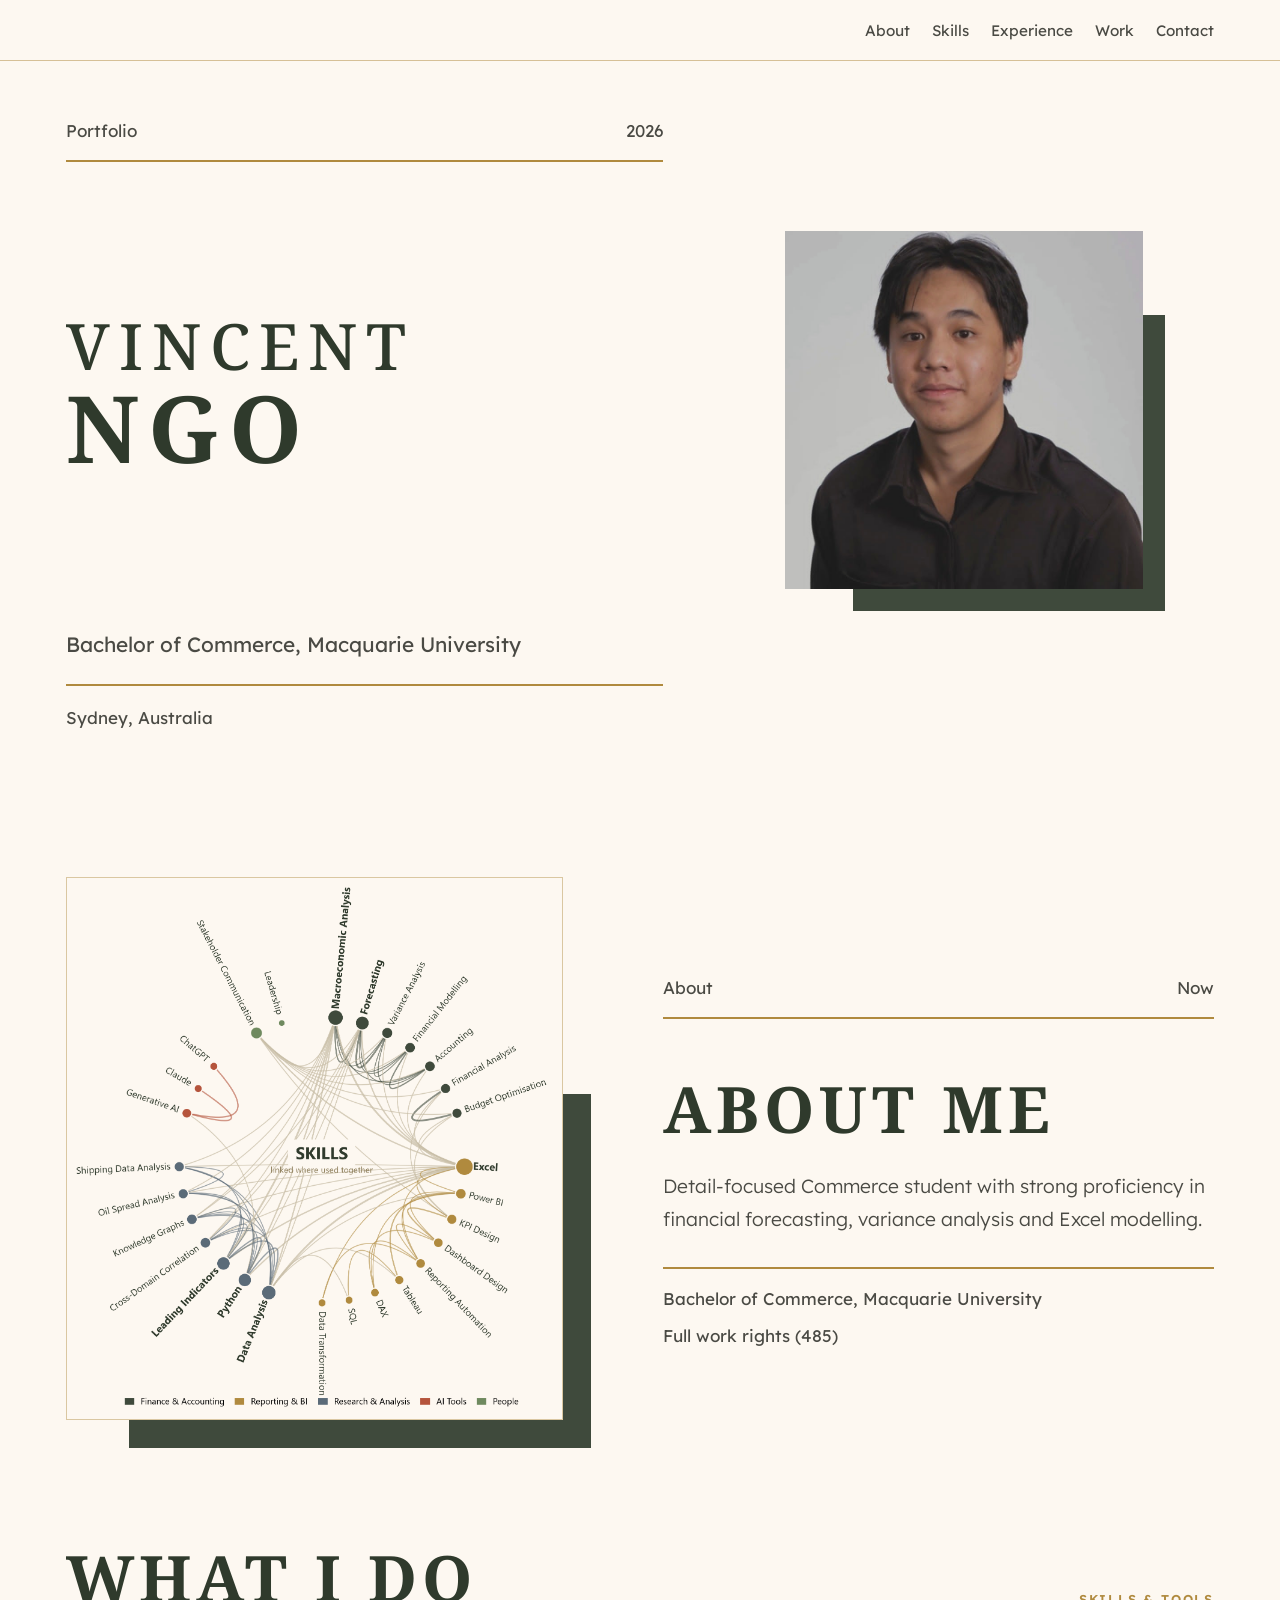
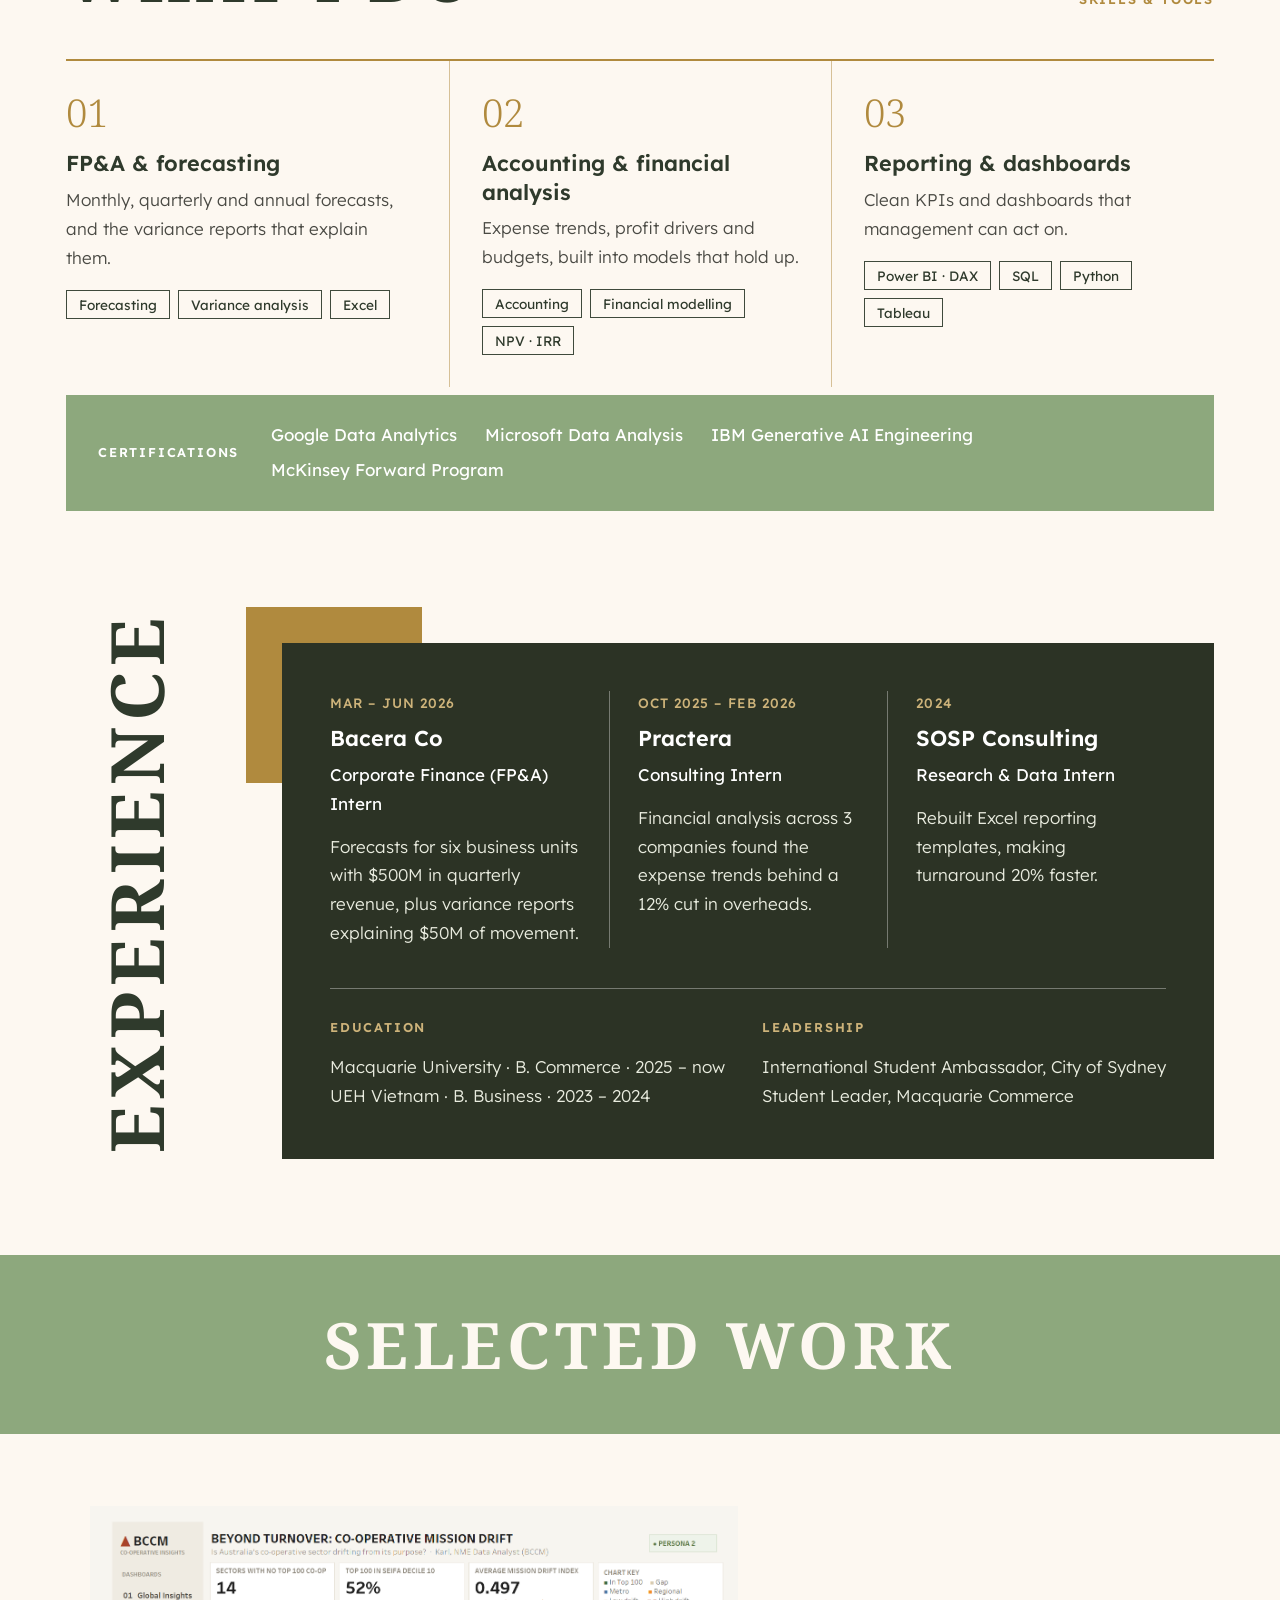
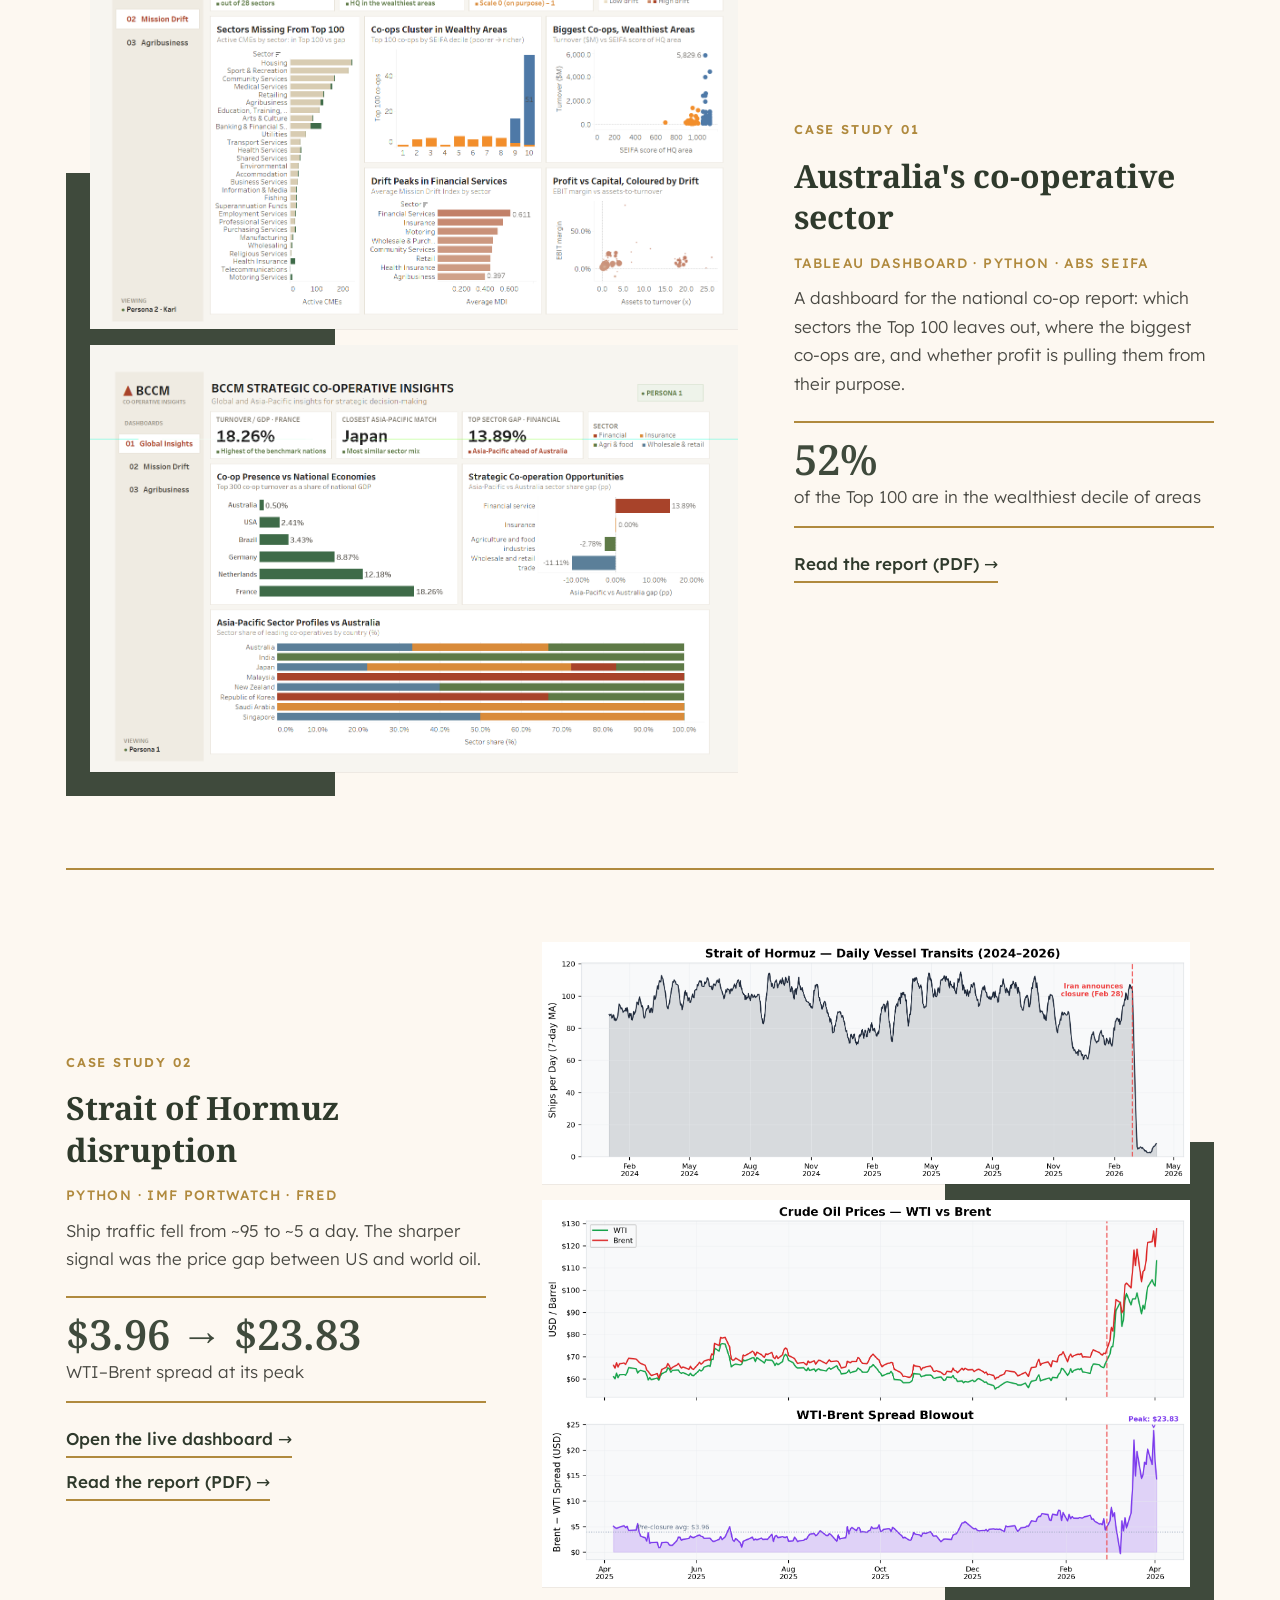
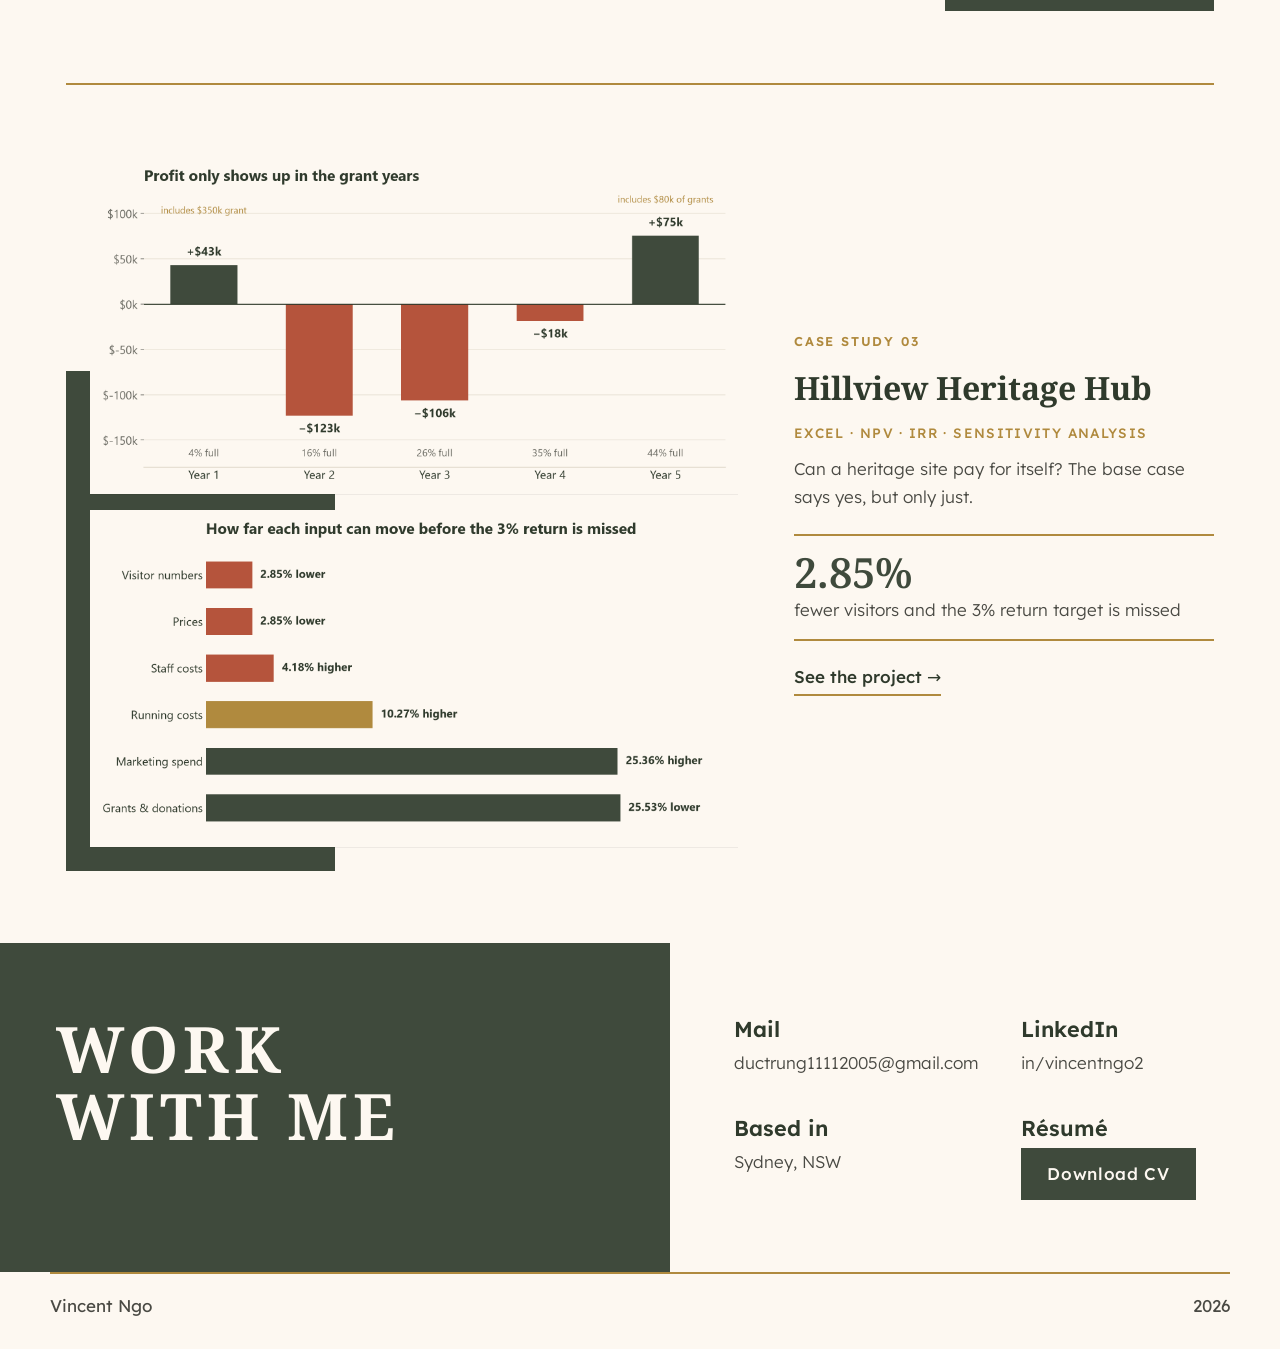
==== commit cef9fee4: "Polish photo and simplify cover Retouched portrait shown as a smaller framed square, name as the cov" ====
--- a/index.html
+++ b/index.html
@@ -5,33 +5,31 @@
 <meta name="viewport" content="width=device-width, initial-scale=1">
 <title>Vincent Ngo | Portfolio</title>
 <meta name="description" content="Vincent Ngo: finance and accounting in Sydney. FP&amp;A, forecasting, variance analysis and financial models.">
-<link rel="stylesheet" href="style.css?v=13">
+<link rel="stylesheet" href="style.css?v=15">
 </head>
 <body>
 
 <nav class="nav"><div class="wrap">
-  <a class="brand" href="#top">Vincent Ngo</a>
   <ul>
-    <li class="hide-sm"><a class="link" href="#about">About</a></li>
+    <li><a class="link" href="#about">About</a></li>
     <li><a class="link" href="#skills">Skills</a></li>
     <li><a class="link" href="#experience">Experience</a></li>
     <li><a class="link" href="#work">Work</a></li>
-    <li class="hide-sm"><a class="link" href="#contact">Contact</a></li>
+    <li><a class="link" href="#contact">Contact</a></li>
   </ul>
 </div></nav>
 
 <!-- 1. COVER -->
 <section class="cover" id="top">
   <div class="left">
-    <div class="strip"><span>Vincent Ngo</span><span>2026</span></div>
-    <h1>Online <span>Portfolio</span></h1>
+    <div class="strip"><span>Portfolio</span><span>2026</span></div>
+    <h1>Vincent <span>Ngo</span></h1>
     <div>
-      <div class="by">Presented by</div>
-      <p class="name">Vincent Ngo</p>
+      <p class="name">Bachelor of Commerce, Macquarie University</p>
       <div class="foot">Sydney, Australia</div>
     </div>
   </div>
-  <div class="right"><img src="img/me.jpg" alt="Portrait of Vincent Ngo"></div>
+  <div class="right"><div class="frame"><img src="img/me.jpg?v=2" alt="Portrait of Vincent Ngo"></div></div>
 </section>
 
 <main>
--- a/style.css
+++ b/style.css
@@ -31,7 +31,7 @@
 
 /* Sticky nav */
 .nav { position: sticky; top: 0; z-index: 20; background: var(--cream); border-bottom: 1px solid rgba(176,138,62,.5); }
-.nav .wrap { display: flex; justify-content: space-between; align-items: center; height: 60px; gap: 16px; }
+.nav .wrap { display: flex; justify-content: flex-end; align-items: center; height: 60px; gap: 16px; }
 .brand { font-family: 'Noto Serif', serif; font-weight: 700; letter-spacing: .12em; text-transform: uppercase; text-decoration: none; color: var(--ink); white-space: nowrap; }
 .nav ul { display: flex; gap: 22px; list-style: none; margin: 0; padding: 0; overflow-x: auto; scrollbar-width: none; }
 .nav ul::-webkit-scrollbar { display: none; }
@@ -44,10 +44,12 @@
 .gold-line { display: inline-block; width: 120px; height: 2px; background: var(--gold); vertical-align: middle; margin-left: 16px; }
 
 /* 1. Cover */
-.cover { display: grid; grid-template-columns: 1fr 1fr; min-height: calc(100vh - 60px); padding: 0; }
+.cover { display: grid; grid-template-columns: 1.25fr 1fr; min-height: min(calc(100vh - 60px), 720px); padding: 0; }
 .cover .left { padding: 56px 48px 48px max(16px, calc((100vw - 1180px) / 2 + 16px)); display: flex; flex-direction: column; justify-content: space-between; gap: 48px; }
-.cover .right { background: #c4c4c6; display: flex; align-items: flex-end; justify-content: center; overflow: hidden; }
-.cover .right img { width: 100%; height: 100%; object-fit: cover; object-position: center top; }
+.cover .right { display: flex; align-items: center; justify-content: center; padding: 48px max(16px, calc((100vw - 1180px) / 2 + 16px)) 48px 24px; }
+.cover .frame { position: relative; width: min(100%, 380px); padding: 0 22px 22px 0; }
+.cover .frame::before { content: ''; position: absolute; right: 0; bottom: 0; width: 82%; height: 78%; background: var(--forest); }
+.cover .right img { position: relative; width: 100%; aspect-ratio: 1; object-fit: cover; }
 .cover h1 { font-weight: 500; font-size: clamp(2.2rem, 5vw, 4rem); letter-spacing: .14em; }
 .cover h1 span { display: block; font-weight: 700; font-size: 1.45em; letter-spacing: .1em; }
 .cover .by { font-weight: 600; letter-spacing: .06em; text-transform: uppercase; color: var(--ink); margin-bottom: 4px; }
@@ -56,7 +58,8 @@
 @media (max-width: 860px) {
   .cover { grid-template-columns: 1fr; min-height: 0; }
   .cover .left { padding: 40px 16px; gap: 36px; }
-  .cover .right { order: -1; width: 100%; height: min(100vw, 70vh); }
+  .cover .right { order: -1; padding: 32px 16px 0; justify-content: flex-start; }
+  .cover .frame { width: min(72%, 280px); padding: 0 14px 14px 0; }
 }
 
 /* 2. About: image with offset green block */
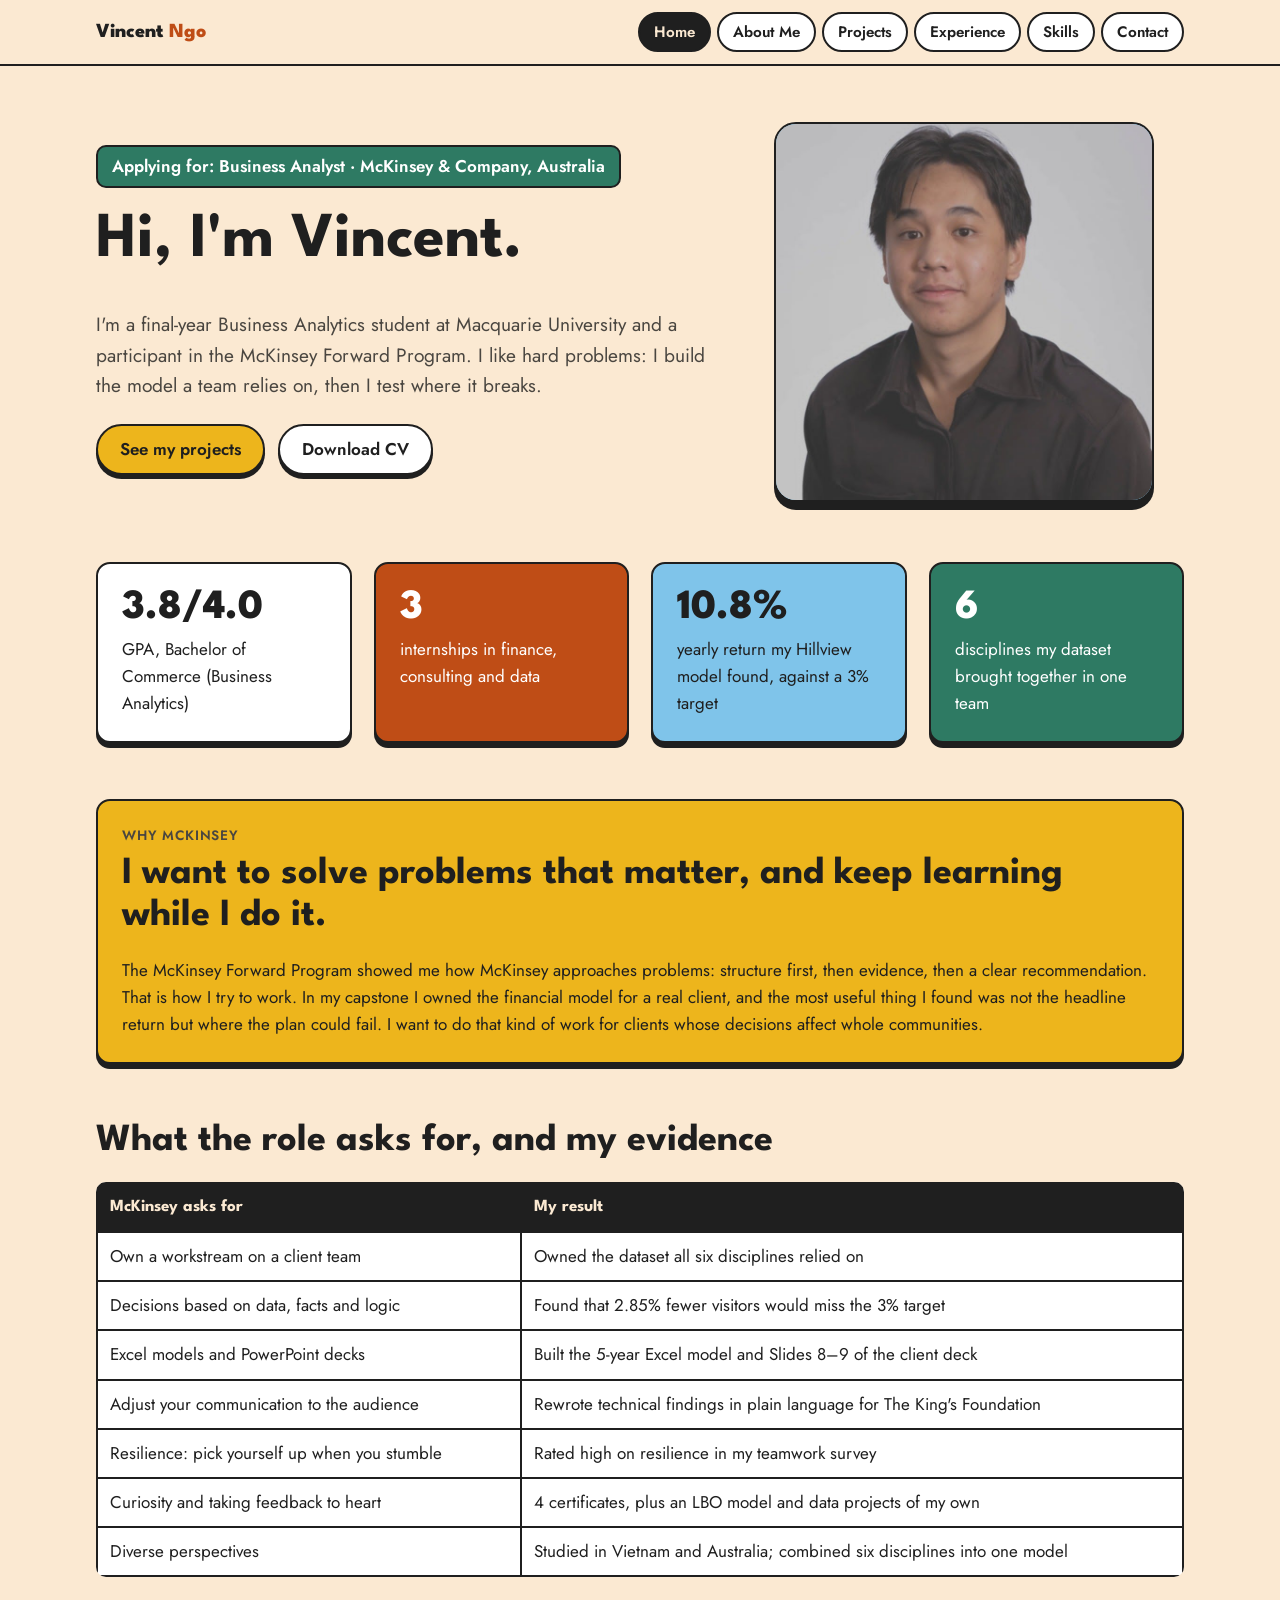
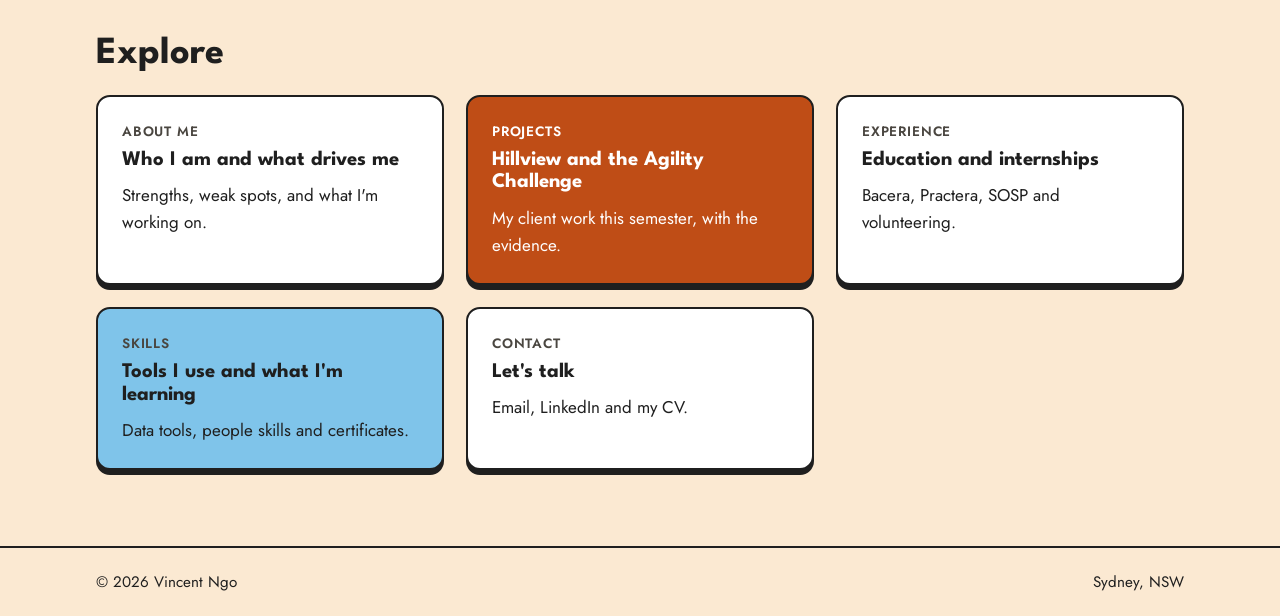
==== commit 94da49e0: "Restore the MQBS3010 assignment e-portfolio The personal portfolio now lives in its own repository." ====
--- a/index.html
+++ b/index.html
@@ -4,200 +4,78 @@
 <meta charset="utf-8">
 <meta name="viewport" content="width=device-width, initial-scale=1">
 <title>Vincent Ngo | Portfolio</title>
-<meta name="description" content="Vincent Ngo: finance and accounting in Sydney. FP&amp;A, forecasting, variance analysis and financial models.">
-<link rel="stylesheet" href="style.css?v=15">
+<link rel="stylesheet" href="style.css?v=6">
 </head>
 <body>
-
 <nav class="nav"><div class="wrap">
+  <a class="brand" href="index.html">Vincent <span>Ngo</span></a>
   <ul>
-    <li><a class="link" href="#about">About</a></li>
-    <li><a class="link" href="#skills">Skills</a></li>
-    <li><a class="link" href="#experience">Experience</a></li>
-    <li><a class="link" href="#work">Work</a></li>
-    <li><a class="link" href="#contact">Contact</a></li>
+    <li><a class="link" href="index.html" aria-current="page">Home</a></li>
+    <li><a class="link" href="about.html">About Me</a></li>
+    <li><a class="link" href="projects.html">Projects</a></li>
+    <li><a class="link" href="experience.html">Experience</a></li>
+    <li><a class="link" href="skills.html">Skills</a></li>
+    <li><a class="link" href="contact.html">Contact</a></li>
   </ul>
 </div></nav>
 
-<!-- 1. COVER -->
-<section class="cover" id="top">
-  <div class="left">
-    <div class="strip"><span>Portfolio</span><span>2026</span></div>
-    <h1>Vincent <span>Ngo</span></h1>
+<main class="wrap">
+  <div class="hero">
     <div>
-      <p class="name">Bachelor of Commerce, Macquarie University</p>
-      <div class="foot">Sydney, Australia</div>
+      <div class="applying">Applying for: Business Analyst · McKinsey &amp; Company, Australia</div>
+      <h1>Hi, I'm Vincent.</h1>
+      <p class="lead">I'm a final-year Business Analytics student at Macquarie University and a participant in the McKinsey Forward Program. I like hard problems: I build the model a team relies on, then I test where it breaks.</p>
+      <a class="btn" href="projects.html">See my projects</a>
+      <a class="btn alt" href="cv.pdf">Download CV</a>
     </div>
+    <div class="photo"><img src="img/me.jpg" alt="Vincent Ngo"></div>
   </div>
-  <div class="right"><div class="frame"><img src="img/me.jpg?v=2" alt="Portrait of Vincent Ngo"></div></div>
-</section>
 
-<main>
-  <!-- 2. ABOUT (present) -->
-  <section id="about"><div class="wrap about">
-    <div class="offset"><img class="zoom graph" src="img/skills-graph.png" alt="Skills map built with graphify from my CV: 28 skills in five groups (finance and accounting, reporting and BI, research and analysis, AI tools, people), linked where I used them together"></div>
-    <div>
-      <div class="strip"><span>About</span><span>Now</span></div>
-      <h2 style="margin-top:56px">About me</h2>
-      <p class="lead">Detail-focused Commerce student with strong proficiency in financial forecasting, variance analysis and Excel modelling.</p>
-      <div class="facts"><span>Bachelor of Commerce, Macquarie University</span><span>Full work rights (485)</span></div>
-    </div>
-  </div></section>
-
-  <!-- 3. SKILLS -->
-  <section id="skills" style="padding-top:0"><div class="wrap">
-    <div class="skills-head">
-      <h2>What I do</h2>
-      <span class="label" style="margin:0">Skills &amp; tools</span>
-    </div>
-    <div class="cols3">
-      <div>
-        <div class="num">01</div>
-        <h3>FP&amp;A &amp; forecasting</h3>
-        <p>Monthly, quarterly and annual forecasts, and the variance reports that explain them.</p>
-        <div class="tools"><span>Forecasting</span><span>Variance analysis</span><span>Excel</span></div>
-      </div>
-      <div>
-        <div class="num">02</div>
-        <h3>Accounting &amp; financial analysis</h3>
-        <p>Expense trends, profit drivers and budgets, built into models that hold up.</p>
-        <div class="tools"><span>Accounting</span><span>Financial modelling</span><span>NPV · IRR</span></div>
-      </div>
-      <div>
-        <div class="num">03</div>
-        <h3>Reporting &amp; dashboards</h3>
-        <p>Clean KPIs and dashboards that management can act on.</p>
-        <div class="tools"><span>Power BI · DAX</span><span>SQL</span><span>Python</span><span>Tableau</span></div>
-      </div>
-    </div>
-    <div class="certs">
-      <div class="label">Certifications</div>
-      <ul>
-        <li>Google Data Analytics</li>
-        <li>Microsoft Data Analysis</li>
-        <li>IBM Generative AI Engineering</li>
-        <li>McKinsey Forward Program</li>
-      </ul>
-    </div>
-  </div></section>
-
-  <!-- 4. EXPERIENCE (past) -->
-  <section id="experience" style="padding-top:0"><div class="wrap exp">
-    <h2 class="vtitle">Experience</h2>
-    <div class="panel-wrap"><div class="panel">
-      <div class="jobs">
-        <div>
-          <div class="when">Mar – Jun 2026</div>
-          <h3>Bacera Co</h3>
-          <div class="role">Corporate Finance (FP&amp;A) Intern</div>
-          <p style="margin:0">Forecasts for six business units with $500M in quarterly revenue, plus variance reports explaining $50M of movement.</p>
-        </div>
-        <div>
-          <div class="when">Oct 2025 – Feb 2026</div>
-          <h3>Practera</h3>
-          <div class="role">Consulting Intern</div>
-          <p style="margin:0">Financial analysis across 3 companies found the expense trends behind a 12% cut in overheads.</p>
-        </div>
-        <div>
-          <div class="when">2024</div>
-          <h3>SOSP Consulting</h3>
-          <div class="role">Research &amp; Data Intern</div>
-          <p style="margin:0">Rebuilt Excel reporting templates, making turnaround 20% faster.</p>
-        </div>
-      </div>
-      <div class="edu">
-        <div>
-          <div class="label">Education</div>
-          <p>Macquarie University · B. Commerce · 2025 – now</p>
-          <p>UEH Vietnam · B. Business · 2023 – 2024</p>
-        </div>
-        <div>
-          <div class="label">Leadership</div>
-          <p>International Student Ambassador, City of Sydney</p>
-          <p>Student Leader, Macquarie Commerce</p>
-        </div>
-      </div>
-    </div></div>
-  </div></section>
-
-  <!-- 5. PROJECTS -->
-  <section id="work" style="padding:0">
-    <div class="banner"><h2>Selected work</h2></div>
-    <div class="wrap">
-
-      <article class="case">
-        <div class="shots">
-          <img class="zoom" src="img/coops-mission-drift.png" alt="BCCM Tableau dashboard, Mission Drift: 14 of 28 sectors have no Top 100 co-op, 52% of the Top 100 have their HQ in SEIFA decile 10 areas, average Mission Drift Index 0.497">
-          <img class="zoom" src="img/coops-global-insights.png" alt="BCCM Tableau dashboard, Global Insights: co-op turnover as a share of GDP by country, and Asia-Pacific sector gaps against Australia">
-        </div>
-        <div>
-          <div class="label">Case study 01</div>
-          <h3>Australia's co-operative sector</h3>
-          <div class="stack">Tableau dashboard · Python · ABS SEIFA</div>
-          <p>A dashboard for the national co-op report: which sectors the Top 100 leaves out, where the biggest co-ops are, and whether profit is pulling them from their purpose.</p>
-          <div class="big"><b>52%</b>of the Top 100 are in the wealthiest decile of areas</div>
-          <a class="doc" href="docs/Coop_Sector_Dashboard_Report.pdf" target="_blank" rel="noopener">Read the report (PDF) →</a>
-        </div>
-      </article>
-
-      <article class="case flip">
-        <div class="shots">
-          <img class="zoom" src="img/hormuz-transits.png" alt="Daily vessel transits through the Strait of Hormuz, 2024 to 2026, collapsing after 28 February 2026">
-          <img class="zoom" src="img/hormuz-oil.png" alt="WTI and Brent crude prices and the WTI–Brent spread, April 2025 to April 2026">
-        </div>
-        <div>
-          <div class="label">Case study 02</div>
-          <h3>Strait of Hormuz disruption</h3>
-          <div class="stack">Python · IMF PortWatch · FRED</div>
-          <p>Ship traffic fell from ~95 to ~5 a day. The sharper signal was the price gap between US and world oil.</p>
-          <div class="big"><b>$3.96 → $23.83</b>WTI–Brent spread at its peak</div>
-          <div class="links"><a class="doc" href="docs/hormuz-monitor.html" target="_blank" rel="noopener">Open the live dashboard →</a>
-          <a class="doc" href="docs/Hormuz_Disruption_Report.pdf" target="_blank" rel="noopener">Read the report (PDF) →</a></div>
-        </div>
-      </article>
-
-      <article class="case">
-        <div class="shots">
-          <img class="zoom" src="img/hillview-profit.png" alt="Hillview profit or loss by year: profit only in Years 1 and 5, both grant years">
-          <img class="zoom" src="img/hillview-headroom.png" alt="How far each input can move before the 3% return is missed: visitors and prices only 2.85%">
-        </div>
-        <div>
-          <div class="label">Case study 03</div>
-          <h3>Hillview Heritage Hub</h3>
-          <div class="stack">Excel · NPV · IRR · Sensitivity analysis</div>
-          <p>Can a heritage site pay for itself? The base case says yes, but only just.</p>
-          <div class="big"><b>2.85%</b>fewer visitors and the 3% return target is missed</div>
-          <a class="doc" href="https://hillviewheritage.netlify.app/" target="_blank" rel="noopener">See the project →</a>
-        </div>
-      </article>
-
+  <section>
+    <div class="grid g4">
+      <div class="card"><div class="stat">3.8/4.0</div>GPA, Bachelor of Commerce (Business Analytics)</div>
+      <div class="card orange"><div class="stat">3</div>internships in finance, consulting and data</div>
+      <div class="card blue"><div class="stat">10.8%</div>yearly return my Hillview model found, against a 3% target</div>
+      <div class="card green"><div class="stat">6</div>disciplines my dataset brought together in one team</div>
     </div>
   </section>
 
-  <!-- 6. CONTACT (why) -->
-  <section id="contact" style="padding:0"><div class="contact">
-    <div class="dark">
-      <h2>Work<br>with me</h2>
+  <section>
+    <div class="card yellow">
+      <div class="label">Why McKinsey</div>
+      <h2>I want to solve problems that matter, and keep learning while I do it.</h2>
+      <p style="margin:0">The McKinsey Forward Program showed me how McKinsey approaches problems: structure first, then evidence, then a clear recommendation. That is how I try to work. In my capstone I owned the financial model for a real client, and the most useful thing I found was not the headline return but where the plan could fail. I want to do that kind of work for clients whose decisions affect whole communities.</p>
     </div>
-    <div class="info">
-      <div><h3>Mail</h3><a href="mailto:ductrung11112005@gmail.com">ductrung11112005@gmail.com</a></div>
-      <div><h3>LinkedIn</h3><a href="https://www.linkedin.com/in/vincentngo2" target="_blank" rel="noopener">in/vincentngo2</a></div>
-      <div><h3>Based in</h3>Sydney, NSW</div>
-      <div><h3>Résumé</h3><a class="btn" href="cv.pdf">Download CV</a></div>
+  </section>
+
+  <section>
+    <h2>What the role asks for, and my evidence</h2>
+    <div class="table-wrap">
+      <table>
+        <tr><th>McKinsey asks for</th><th>My result</th></tr>
+        <tr><td>Own a workstream on a client team</td><td>Owned the dataset all six disciplines relied on</td></tr>
+        <tr><td>Decisions based on data, facts and logic</td><td>Found that 2.85% fewer visitors would miss the 3% target</td></tr>
+        <tr><td>Excel models and PowerPoint decks</td><td>Built the 5-year Excel model and Slides 8–9 of the client deck</td></tr>
+        <tr><td>Adjust your communication to the audience</td><td>Rewrote technical findings in plain language for The King's Foundation</td></tr>
+        <tr><td>Resilience: pick yourself up when you stumble</td><td>Rated high on resilience in my teamwork survey</td></tr>
+        <tr><td>Curiosity and taking feedback to heart</td><td>4 certificates, plus an LBO model and data projects of my own</td></tr>
+        <tr><td>Diverse perspectives</td><td>Studied in Vietnam and Australia; combined six disciplines into one model</td></tr>
+      </table>
     </div>
-  </div></section>
+  </section>
+
+  <section>
+    <h2>Explore</h2>
+    <div class="grid g3">
+      <a class="card" href="about.html" style="text-decoration:none"><div class="label">About Me</div><h3>Who I am and what drives me</h3>Strengths, weak spots, and what I'm working on.</a>
+      <a class="card orange" href="projects.html" style="text-decoration:none"><div class="label">Projects</div><h3>Hillview and the Agility Challenge</h3>My client work this semester, with the evidence.</a>
+      <a class="card" href="experience.html" style="text-decoration:none"><div class="label">Experience</div><h3>Education and internships</h3>Bacera, Practera, SOSP and volunteering.</a>
+      <a class="card blue" href="skills.html" style="text-decoration:none"><div class="label">Skills</div><h3>Tools I use and what I'm learning</h3>Data tools, people skills and certificates.</a>
+      <a class="card" href="contact.html" style="text-decoration:none"><div class="label">Contact</div><h3>Let's talk</h3>Email, LinkedIn and my CV.</a>
+    </div>
+  </section>
 </main>
 
-<footer><div class="wrap strip"><span>Vincent Ngo</span><span>2026</span></div></footer>
-
-<div class="lightbox" id="lightbox"><img alt=""></div>
-<script>
-  const box = document.getElementById('lightbox'), big = box.querySelector('img');
-  document.querySelectorAll('img.zoom').forEach(img => img.addEventListener('click', () => {
-    big.src = img.src; big.alt = img.alt; box.classList.add('open');
-  }));
-  box.addEventListener('click', () => box.classList.remove('open'));
-  document.addEventListener('keydown', e => { if (e.key === 'Escape') box.classList.remove('open'); });
-</script>
+<footer><div class="wrap"><span>© 2026 Vincent Ngo</span><span>Sydney, NSW</span></div></footer>
 </body>
 </html>
--- a/style.css
+++ b/style.css
@@ -1,166 +1,161 @@
-@import url('https://fonts.googleapis.com/css2?family=Noto+Serif:wght@500;700&family=Lexend:wght@300;400;500;600&display=swap');
+@import url('https://fonts.googleapis.com/css2?family=League+Spartan:wght@600;700;800&family=Jost:wght@400;500;600&display=swap');
 
 :root {
-  --cream: #fdf8f1;
-  --forest: #3f4a3c;
-  --forest-dk: #2c3325;
-  --sage: #8da87d;
-  --gold: #b08a3e;
-  --ink: #2f3a2c;
-  --text: #4a4a44;
-  --rule: 2px solid var(--gold);
+  --cream: #fbe9d2;
+  --paper: #ffffff;
+  --ink: #1f1f1f;
+  --muted: #4a4640;
+  --orange: #bf4d16;
+  --blue: #7fc4ea;
+  --green: #2e7a63;
+  --yellow: #edb51c;
   color-scheme: light;
+  --line: 2px solid var(--ink);
+  --shadow: 0 5px 0 var(--ink);
+  --radius: 14px;
 }
 
 * { box-sizing: border-box; }
-html { scroll-behavior: smooth; scroll-padding-top: 64px; }
-body { margin: 0; background: var(--cream); color: var(--text); font-family: 'Lexend', system-ui, sans-serif; font-weight: 300; font-size: 17px; line-height: 1.7; }
+html { scroll-behavior: smooth; }
+body {
+  margin: 0;
+  background: var(--cream);
+  color: var(--ink);
+  font-family: 'Jost', system-ui, sans-serif;
+  font-size: 17px;
+  line-height: 1.6;
+}
 img { max-width: 100%; display: block; }
 a { color: inherit; }
+h1, h2, h3 { font-family: 'League Spartan', sans-serif; line-height: 1.1; margin: 0 0 .5em; }
+h1 { font-size: clamp(2.4rem, 6vw, 4rem); }
+h2 { font-size: clamp(1.7rem, 4vw, 2.4rem); }
+h3 { font-size: 1.3rem; }
 p { margin: 0 0 1em; }
-h1, h2 { font-family: 'Noto Serif', Georgia, serif; font-weight: 700; color: var(--ink); text-transform: uppercase; letter-spacing: .08em; line-height: 1.05; margin: 0; }
-h2 { font-size: clamp(2.2rem, 5.5vw, 4rem); }
-h3 { font-family: 'Lexend', sans-serif; font-weight: 600; color: var(--ink); font-size: 1.35rem; line-height: 1.3; margin: 0 0 .4em; }
-b, strong { font-weight: 600; color: var(--ink); }
 
-.wrap { max-width: 1180px; margin: 0 auto; padding: 0 16px; }
+.wrap { max-width: 1120px; margin: 0 auto; padding: 0 16px; }
 
-/* Header strip, like the template's "role · handle · year" line */
-.strip { display: flex; justify-content: space-between; gap: 12px; padding-bottom: 14px; border-bottom: var(--rule); font-weight: 400; }
-.strip a { text-decoration: none; }
+/* Top navigation */
+.nav {
+  position: sticky; top: 0; z-index: 10;
+  background: var(--cream);
+  border-bottom: var(--line);
+}
+.nav .wrap { display: flex; align-items: center; justify-content: space-between; gap: 12px; padding-top: 12px; padding-bottom: 12px; flex-wrap: wrap; }
+.brand { font-family: 'League Spartan', sans-serif; font-weight: 800; font-size: 1.25rem; text-decoration: none; }
+.brand span { color: var(--orange); }
+.nav ul { list-style: none; display: flex; flex-wrap: wrap; gap: 6px; margin: 0; padding: 0; }
+.nav a.link {
+  display: block; padding: 6px 14px; border: var(--line); border-radius: 999px;
+  text-decoration: none; font-weight: 600; font-size: .95rem; background: var(--paper);
+}
+.nav a.link:hover { background: var(--yellow); }
+.nav a.link[aria-current="page"] { background: var(--ink); color: var(--cream); }
 
-/* Sticky nav */
-.nav { position: sticky; top: 0; z-index: 20; background: var(--cream); border-bottom: 1px solid rgba(176,138,62,.5); }
-.nav .wrap { display: flex; justify-content: flex-end; align-items: center; height: 60px; gap: 16px; }
-.brand { font-family: 'Noto Serif', serif; font-weight: 700; letter-spacing: .12em; text-transform: uppercase; text-decoration: none; color: var(--ink); white-space: nowrap; }
-.nav ul { display: flex; gap: 22px; list-style: none; margin: 0; padding: 0; overflow-x: auto; scrollbar-width: none; }
-.nav ul::-webkit-scrollbar { display: none; }
-.nav a.link { text-decoration: none; font-weight: 400; font-size: .95rem; white-space: nowrap; }
-.nav a.link:hover { color: var(--gold); }
-@media (max-width: 720px) { .nav .hide-sm { display: none; } .nav ul { gap: 14px; } .nav a.link { font-size: .85rem; } .brand { letter-spacing: .06em; font-size: .9rem; } }
+/* Page title pill, like the Canva design */
+.page-head { padding: 48px 0 24px; }
+.pill {
+  display: inline-flex; align-items: center; gap: 10px;
+  border: var(--line); border-radius: 999px; box-shadow: var(--shadow);
+  background: var(--paper); padding: 6px 22px 6px 6px; margin-bottom: 20px;
+}
+.pill .dot { width: 34px; height: 34px; border-radius: 50%; background: var(--blue); border: var(--line); display: grid; place-items: center; font-size: 1rem; }
+.pill b { font-family: 'League Spartan', sans-serif; font-size: 1.1rem; }
+.lead { font-size: 1.2rem; color: var(--muted); max-width: 760px; }
 
-section { padding: 96px 0; }
-.label { font-weight: 600; letter-spacing: .14em; text-transform: uppercase; font-size: .8rem; color: var(--gold); margin-bottom: 14px; }
-.gold-line { display: inline-block; width: 120px; height: 2px; background: var(--gold); vertical-align: middle; margin-left: 16px; }
+section { padding: 28px 0; }
 
-/* 1. Cover */
-.cover { display: grid; grid-template-columns: 1.25fr 1fr; min-height: min(calc(100vh - 60px), 720px); padding: 0; }
-.cover .left { padding: 56px 48px 48px max(16px, calc((100vw - 1180px) / 2 + 16px)); display: flex; flex-direction: column; justify-content: space-between; gap: 48px; }
-.cover .right { display: flex; align-items: center; justify-content: center; padding: 48px max(16px, calc((100vw - 1180px) / 2 + 16px)) 48px 24px; }
-.cover .frame { position: relative; width: min(100%, 380px); padding: 0 22px 22px 0; }
-.cover .frame::before { content: ''; position: absolute; right: 0; bottom: 0; width: 82%; height: 78%; background: var(--forest); }
-.cover .right img { position: relative; width: 100%; aspect-ratio: 1; object-fit: cover; }
-.cover h1 { font-weight: 500; font-size: clamp(2.2rem, 5vw, 4rem); letter-spacing: .14em; }
-.cover h1 span { display: block; font-weight: 700; font-size: 1.45em; letter-spacing: .1em; }
-.cover .by { font-weight: 600; letter-spacing: .06em; text-transform: uppercase; color: var(--ink); margin-bottom: 4px; }
-.cover .name { font-size: 1.3rem; font-weight: 400; margin: 0 0 22px; }
-.cover .foot { border-top: var(--rule); padding-top: 18px; font-weight: 400; }
-@media (max-width: 860px) {
-  .cover { grid-template-columns: 1fr; min-height: 0; }
-  .cover .left { padding: 40px 16px; gap: 36px; }
-  .cover .right { order: -1; padding: 32px 16px 0; justify-content: flex-start; }
-  .cover .frame { width: min(72%, 280px); padding: 0 14px 14px 0; }
+/* Cards */
+.card {
+  background: var(--paper); border: var(--line); border-radius: var(--radius);
+  box-shadow: var(--shadow); padding: 24px;
+}
+.card.orange { background: var(--orange); color: #fff; }
+.card.blue { background: var(--blue); }
+.card.green { background: var(--green); color: #fff; }
+.card.yellow { background: var(--yellow); }
+.card .label { font-size: .85rem; font-weight: 600; text-transform: uppercase; letter-spacing: .06em; margin-bottom: 6px; }
+.card:not(.orange):not(.green) .label { color: var(--muted); }
+.card.orange .label, .card.green .label { color: #fff; }
+
+.grid { display: grid; gap: 22px; }
+.g2 { grid-template-columns: repeat(2, 1fr); }
+.g3 { grid-template-columns: repeat(3, 1fr); }
+.g4 { grid-template-columns: repeat(4, 1fr); }
+@media (max-width: 900px) { .g3, .g4 { grid-template-columns: repeat(2, 1fr); } }
+@media (max-width: 640px) { .g2, .g3, .g4 { grid-template-columns: 1fr; } }
+
+.stat { font-family: 'League Spartan', sans-serif; font-size: 2.6rem; font-weight: 800; line-height: 1; margin-bottom: 6px; }
+
+/* Buttons */
+.btn {
+  display: inline-block; padding: 10px 22px; border: var(--line); border-radius: 999px;
+  box-shadow: 0 4px 0 var(--ink); background: var(--yellow); color: var(--ink);
+  font-weight: 600; text-decoration: none; margin: 4px 8px 4px 0;
+}
+.btn:hover { transform: translateY(2px); box-shadow: 0 2px 0 var(--ink); }
+.btn.alt { background: var(--paper); }
+
+/* Hero */
+.hero { display: grid; grid-template-columns: 1.4fr 1fr; gap: 32px; align-items: center; padding: 56px 0 32px; }
+@media (max-width: 800px) { .hero { grid-template-columns: 1fr; } }
+.photo {
+  aspect-ratio: 1; width: 100%; max-width: 380px; justify-self: center; border: var(--line); border-radius: 22px; box-shadow: 0 8px 0 var(--ink);
+  background: var(--blue); display: grid; place-items: center; overflow: hidden;
+  font-family: 'League Spartan', sans-serif; font-size: 6rem; font-weight: 800; color: var(--paper);
+}
+.photo img { width: 100%; height: 100%; object-fit: cover; }
+.applying { display: inline-block; background: var(--green); color: #fff; border: var(--line); border-radius: 10px; padding: 6px 14px; font-weight: 600; margin-bottom: 18px; }
+
+/* Industry guest quote */
+.guest {
+  border: var(--line); border-left: 10px solid var(--orange); border-radius: var(--radius);
+  background: var(--paper); padding: 18px 22px; box-shadow: var(--shadow); margin: 18px 0;
+}
+.guest p { margin: 0; font-size: 1.05rem; }
+.guest a { font-weight: 600; color: #9e3f12; }
+
+/* Figures */
+figure { margin: 0; }
+figure img { border: var(--line); border-radius: 10px; background: #fff; }
+figcaption { font-size: .9rem; color: var(--muted); margin-top: 8px; }
+
+/* Placeholder for evidence the owner still has to add */
+.todo {
+  border: 2px dashed var(--orange); border-radius: 10px; padding: 28px 16px; text-align: center;
+  color: #9e3f12; font-weight: 600; background: #fff;
 }
 
-/* 2. About: image with offset green block */
-.about { display: grid; grid-template-columns: 1fr 1.05fr; gap: 72px; align-items: center; }
-.offset { position: relative; padding: 0 28px 28px 0; }
-.offset::before { content: ''; position: absolute; right: 0; bottom: 0; width: 88%; height: 62%; background: var(--forest); }
-.offset img { position: relative; width: 100%; aspect-ratio: 4/3.4; object-fit: cover; object-position: left top; }
-.offset img.graph { aspect-ratio: auto; object-fit: contain; background: var(--cream); border: 1px solid rgba(176,138,62,.45); cursor: zoom-in; }
-.about .lead { font-size: 1.2rem; margin-top: 28px; }
-.facts { border-top: var(--rule); margin-top: 32px; padding-top: 16px; display: flex; flex-wrap: wrap; gap: 8px 28px; font-weight: 400; }
-@media (max-width: 860px) { .about { grid-template-columns: 1fr; gap: 40px; } }
+/* Timeline */
+.timeline { border-left: 4px solid var(--ink); margin-left: 10px; padding-left: 26px; }
+.timeline .item { position: relative; margin-bottom: 26px; }
+.timeline .item::before {
+  content: ''; position: absolute; left: -38px; top: 8px; width: 18px; height: 18px;
+  border-radius: 50%; border: var(--line); background: var(--yellow);
+}
+.when { font-size: .9rem; font-weight: 600; color: var(--muted); }
 
-/* 3. Skills: "What I do" */
-.skills-head { display: flex; align-items: end; justify-content: space-between; gap: 24px; flex-wrap: wrap; margin-bottom: 48px; }
-.cols3 { display: grid; grid-template-columns: repeat(3, 1fr); gap: 0; border-top: var(--rule); }
-.cols3 > div { padding: 32px 32px 32px 0; }
-.cols3 > div + div { padding-left: 32px; border-left: 1px solid rgba(176,138,62,.5); }
-.num { font-family: 'Noto Serif', serif; font-size: 2.4rem; color: var(--gold); line-height: 1; margin-bottom: 18px; }
-.tools { display: flex; flex-wrap: wrap; gap: 8px; margin-top: 16px; }
-.tools span { border: 1px solid var(--forest); padding: 2px 12px; font-size: .85rem; font-weight: 400; color: var(--ink); }
-.certs { background: var(--sage); color: #fff; padding: 26px 32px; display: grid; grid-template-columns: auto 1fr; gap: 12px 32px; align-items: center; margin-top: 8px; }
-.certs .label { color: #fff; margin: 0; }
-.certs ul { list-style: none; margin: 0; padding: 0; display: flex; flex-wrap: wrap; gap: 6px 28px; font-weight: 400; }
-@media (max-width: 860px) {
-  .cols3 { grid-template-columns: 1fr; }
-  .cols3 > div, .cols3 > div + div { padding: 28px 0; border-left: 0; }
-  .cols3 > div + div { border-top: 1px solid rgba(176,138,62,.5); }
-  .certs { grid-template-columns: 1fr; padding: 24px; }
-}
+ul.tidy { margin: 0; padding-left: 20px; }
+ul.tidy li { margin-bottom: 6px; }
 
-/* 4. Experience: vertical title + dark panel */
-.exp { display: grid; grid-template-columns: 140px 1fr; gap: 40px; align-items: stretch; }
-.vtitle { writing-mode: vertical-rl; transform: rotate(180deg); font-size: clamp(3rem, 6vw, 4.6rem); align-self: center; justify-self: center; }
-.panel-wrap { position: relative; padding: 36px 0 0 36px; }
-.panel-wrap::before { content: ''; position: absolute; left: 0; top: 0; width: 140px; height: 140px; border-left: 36px solid var(--gold); border-top: 36px solid var(--gold); }
-.panel { position: relative; background: var(--forest-dk); color: #e9ecdf; padding: 48px; }
-.panel h3 { color: #fff; }
-.jobs { display: grid; grid-template-columns: repeat(3, 1fr); }
-.jobs > div { padding-right: 28px; }
-.jobs > div + div { padding-left: 28px; border-left: 1px solid rgba(255,255,255,.35); }
-.when { font-size: .85rem; letter-spacing: .08em; text-transform: uppercase; color: #cdb37a; font-weight: 500; margin-bottom: 10px; }
-.role { font-weight: 400; margin-bottom: 14px; color: #fff; }
-.edu { display: grid; grid-template-columns: 1fr 1fr; gap: 28px; border-top: 1px solid rgba(255,255,255,.35); margin-top: 40px; padding-top: 28px; }
-.edu .label { color: #cdb37a; }
-.edu p { margin: 0; }
-@media (max-width: 960px) {
-  .exp { grid-template-columns: 1fr; gap: 24px; }
-  .vtitle { writing-mode: horizontal-tb; transform: none; justify-self: start; font-size: clamp(2.2rem, 8vw, 3.4rem); }
-  .panel { padding: 32px 24px; }
-  .jobs { grid-template-columns: 1fr; }
-  .jobs > div, .jobs > div + div { padding: 0 0 24px; border-left: 0; }
-  .jobs > div + div { padding-top: 24px; border-top: 1px solid rgba(255,255,255,.35); }
-  .edu { grid-template-columns: 1fr; }
-}
-@media (max-width: 600px) { .panel-wrap { padding: 18px 0 0 18px; } .panel-wrap::before { width: 90px; height: 90px; border-width: 18px 0 0 18px; } }
+.tags { display: flex; flex-wrap: wrap; gap: 8px; }
+.tag { border: var(--line); border-radius: 999px; padding: 4px 14px; background: var(--paper); color: var(--ink); font-weight: 500; font-size: .95rem; }
+.tag.now { background: var(--yellow); }
 
-/* 5. Projects: green banner + case studies */
-.banner { background: var(--sage); padding: 56px 16px; text-align: center; }
-.banner h2 { color: var(--cream); }
-.case { display: grid; grid-template-columns: 1.6fr 1fr; gap: 56px; align-items: center; padding: 72px 0; border-bottom: var(--rule); }
-.case:last-child { border-bottom: 0; }
-.case.flip { grid-template-columns: 1fr 1.6fr; }
-.case.flip .shots { order: 2; }
-.shots { position: relative; display: grid; gap: 16px; padding: 0 0 24px 24px; }
-.shots::before { content: ''; position: absolute; left: 0; bottom: 0; width: 40%; height: 70%; background: var(--forest); }
-.case.flip .shots { padding: 0 24px 24px 0; }
-.case.flip .shots::before { left: auto; right: 0; }
-.shots img { position: relative; width: 100%; background: #fff; cursor: zoom-in; box-shadow: 0 1px 0 rgba(0,0,0,.06); }
-.case h3 { font-size: clamp(1.5rem, 3vw, 2rem); font-family: 'Noto Serif', serif; font-weight: 700; }
-.big { border-top: var(--rule); border-bottom: var(--rule); padding: 14px 0; margin: 22px 0; }
-.big b { display: block; font-family: 'Noto Serif', serif; font-size: 2.6rem; color: var(--forest); line-height: 1.1; }
-.doc { display: inline-block; text-decoration: none; font-weight: 500; color: var(--ink); border-bottom: 2px solid var(--gold); padding-bottom: 2px; }
-.doc:hover { color: var(--gold); }
-.stack { font-size: .85rem; letter-spacing: .1em; text-transform: uppercase; color: var(--gold); font-weight: 500; margin-bottom: 10px; }
-@media (max-width: 860px) {
-  .case, .case.flip { grid-template-columns: 1fr; gap: 28px; padding: 56px 0; }
-  .case.flip .shots { order: 0; }
-}
+table { width: 100%; border-collapse: collapse; background: var(--paper); }
+th, td { border: var(--line); padding: 10px 12px; text-align: left; vertical-align: top; }
+th { background: var(--ink); color: var(--cream); font-family: 'League Spartan', sans-serif; }
+.table-wrap { overflow-x: auto; border-radius: 10px; }
 
-/* 6. Contact: "Work with me" */
-.contact { display: grid; grid-template-columns: 1.1fr 1fr; align-items: stretch; }
-.contact .dark { background: var(--forest); color: #e9ecdf; padding: 72px 56px; }
-.contact .dark h2 { color: var(--cream); margin-bottom: 40px; }
-.contact .dark p { font-size: 1.15rem; margin: 0; max-width: 460px; }
-.contact .info { padding: 72px 0 72px 64px; display: grid; grid-template-columns: 1fr 1fr; gap: 36px 28px; align-content: center; }
-.contact .info h3 { margin-bottom: 6px; }
-.contact .info a { text-decoration: none; overflow-wrap: anywhere; }
-.contact .info a:hover { color: var(--gold); }
-.btn { display: inline-block; background: var(--forest); color: var(--cream); text-decoration: none; padding: 12px 26px; font-weight: 500; letter-spacing: .04em; }
-.btn:hover { background: var(--gold); color: #fff; }
-@media (max-width: 860px) {
-  .contact { grid-template-columns: 1fr; }
-  .contact .dark { padding: 48px 24px; }
-  .contact .info { padding: 40px 0; grid-template-columns: 1fr; gap: 26px; }
-}
-
-footer .strip { border-bottom: 0; border-top: var(--rule); padding: 18px 0 28px; }
+footer { border-top: var(--line); margin-top: 48px; padding: 22px 0; font-size: .95rem; }
+footer .wrap { display: flex; justify-content: space-between; flex-wrap: wrap; gap: 10px; }
 
 /* Click-to-enlarge */
-.lightbox { position: fixed; inset: 0; z-index: 100; display: none; background: rgba(28,32,25,.92); padding: 24px; cursor: zoom-out; align-items: center; justify-content: center; }
+img.zoom { cursor: zoom-in; }
+.lightbox {
+  position: fixed; inset: 0; z-index: 100; display: none;
+  background: rgba(20, 20, 20, .88); padding: 24px; cursor: zoom-out;
+  align-items: center; justify-content: center;
+}
 .lightbox.open { display: flex; }
-.lightbox img { max-width: 100%; max-height: 100%; background: #fff; }
-.links { display: flex; flex-wrap: wrap; gap: 10px 28px; }
-.links .doc { margin: 0; }
+.lightbox img { max-width: 100%; max-height: 100%; border: var(--line); border-radius: 10px; background: #fff; }
